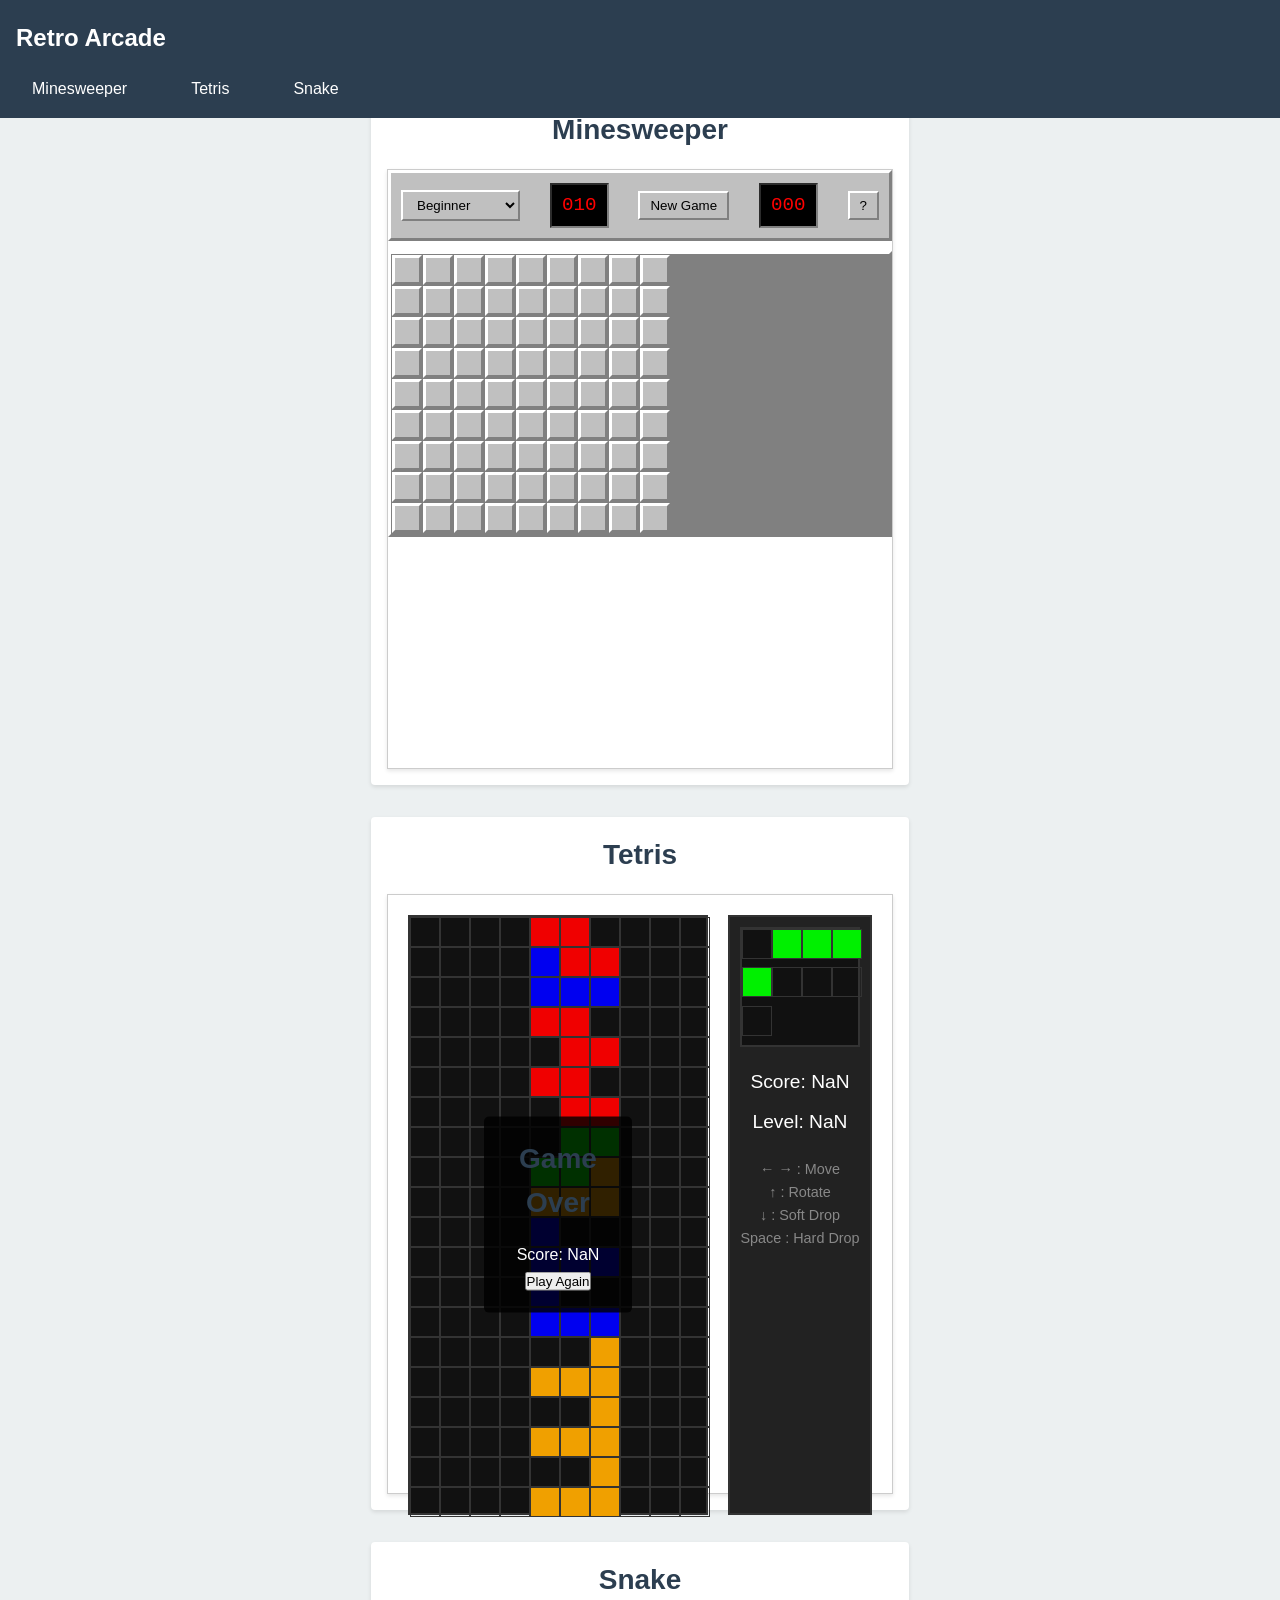
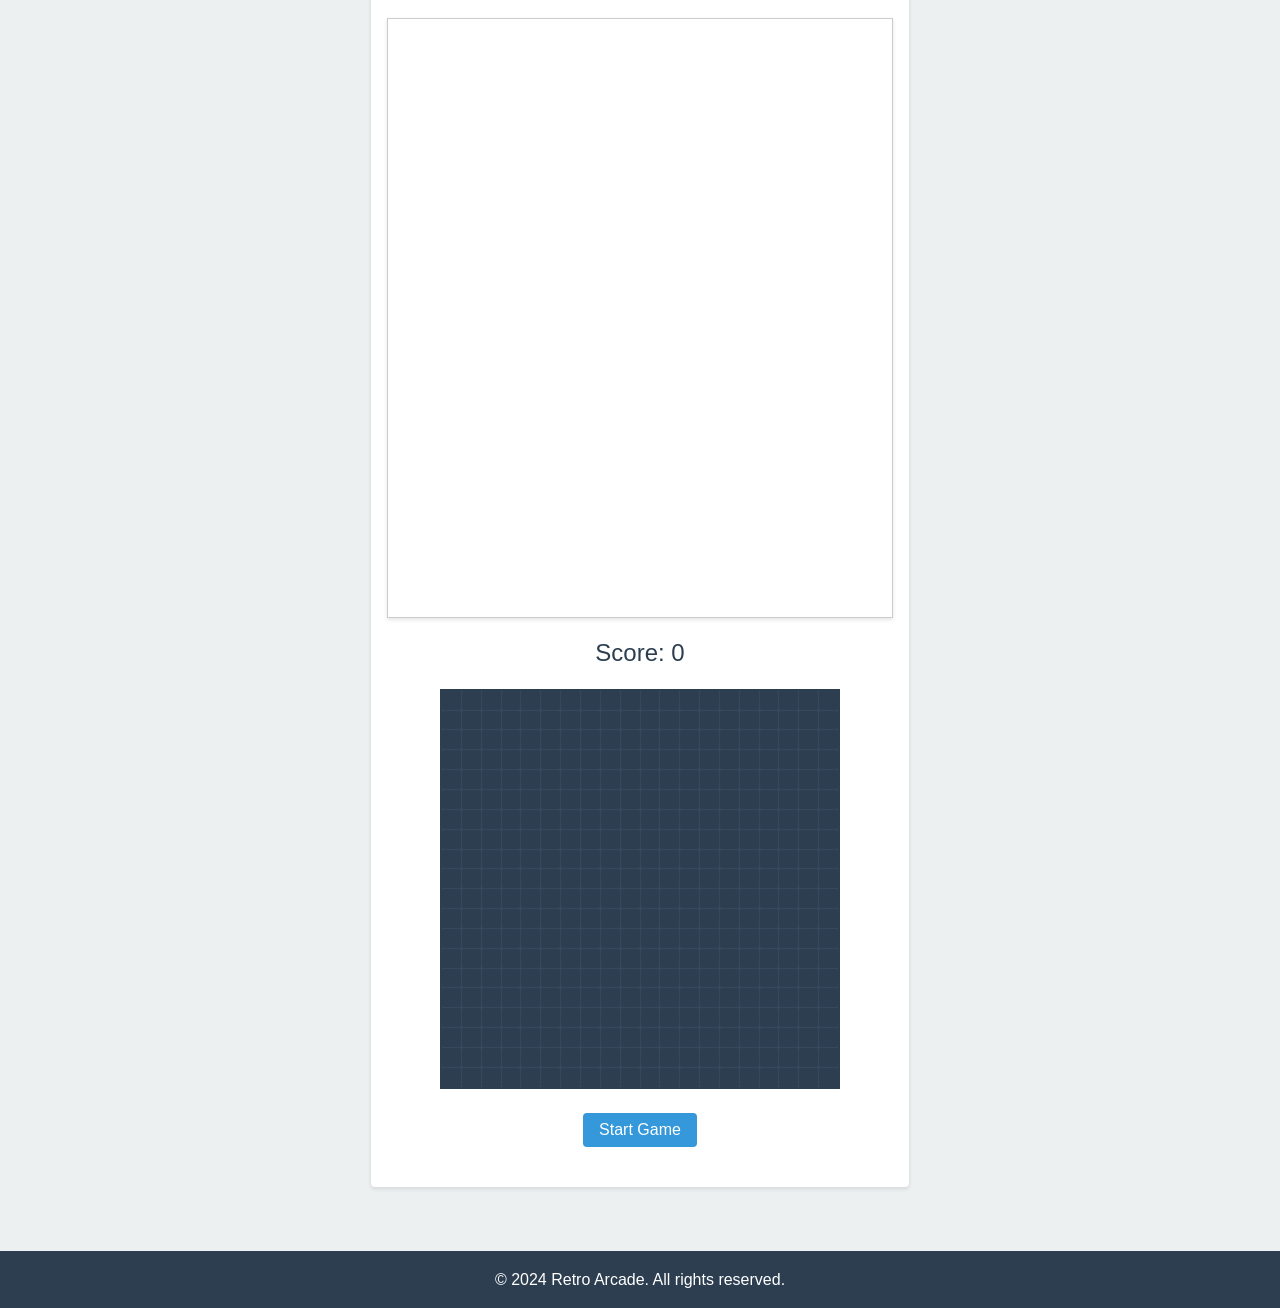
==== index.html @ 343375a7 "Implement Snake game with classic gameplay mechanics" ====
<!DOCTYPE html>
<html lang="en">
<head>
    <meta charset="UTF-8">
    <meta name="viewport" content="width=device-width, initial-scale=1.0">
    <meta http-equiv="X-UA-Compatible" content="IE=edge">
    <title>Retro Arcade</title>
    <link rel="stylesheet" href="css/main.css">
    <link rel="stylesheet" href="css/minesweeper.css">
    <link rel="stylesheet" href="css/tetris.css">
    <link rel="stylesheet" href="css/snake.css">
    <script src="js/main.js" defer></script>
    <script src="js/minesweeper.js" defer></script>
    <script src="js/tetris.js" defer></script>
    <script src="js/snake.js" defer></script>
</head>
<body>
    <header class="site-header">
        <div class="header-content">
            <h1 class="site-title">Retro Arcade</h1>
            <button class="nav-toggle" 
                    aria-label="Toggle navigation menu" 
                    aria-expanded="false"
                    aria-controls="main-nav"
                    hidden>
                <span class="nav-icon"></span>
            </button>
        </div>
        <nav class="main-nav" role="navigation" id="main-nav" aria-label="Main navigation">
            <ul class="nav-list">
                <li><a href="#minesweeper" class="nav-link">Minesweeper</a></li>
                <li><a href="#tetris" class="nav-link">Tetris</a></li>
                <li><a href="#snake" class="nav-link">Snake</a></li>
            </ul>
        </nav>
    </header>

    <main class="game-container">
        <section id="minesweeper" class="game-section" tabindex="-1">
            <h2>Minesweeper</h2>
            <div class="game-frame" role="application" aria-label="Minesweeper game area"></div>
        </section>

        <section id="tetris" class="game-section" tabindex="-1">
            <h2>Tetris</h2>
            <div class="game-frame" role="application" aria-label="Tetris game area"></div>
        </section>

        <section id="snake" class="game-section" tabindex="-1">
            <h2>Snake</h2>
            <div class="game-frame" role="application" aria-label="Snake game area"></div>
        </section>
    </main>

    <footer class="site-footer">
        <p>&copy; 2024 Retro Arcade. All rights reserved.</p>
    </footer>
</body>
</html>
---- css/main.css ----
/* Reset and base styles */
* {
    margin: 0;
    padding: 0;
    box-sizing: border-box;
}

/* CSS Custom Properties with IE11 fallbacks */
:root {
    --primary-color: #2c3e50;
    --secondary-color: #3498db;
    --background-color: #ecf0f1;
    --text-color: #2c3e50;
    --header-height: 60px;
    --game-container-width: 800px;
    --game-container-height: 600px;
}

/* Polyfill object for IE11 fallback values */
html {
    /* Header */
    -ms-header-height: 60px;
    /* Colors */
    -ms-primary-color: #2c3e50;
    -ms-secondary-color: #3498db;
    -ms-background-color: #ecf0f1;
    -ms-text-color: #2c3e50;
    /* Game dimensions */
    -ms-game-width: 800px;
    -ms-game-height: 600px;
}

/* Base styles with IE11 fallbacks */
html {
    overflow-y: scroll; /* Prevent layout shift when content grows */
    -ms-overflow-style: scrollbar; /* IE11 scrollbar styling */
}

body {
    font-family: -apple-system, BlinkMacSystemFont, "Segoe UI", Roboto, Arial, sans-serif;
    line-height: 1.6;
    background-color: #ecf0f1;
    background-color: var(--background-color, #ecf0f1);
    color: #2c3e50;
    color: var(--text-color, #2c3e50);
    min-height: 100vh;
    display: -ms-flexbox;
    display: flex;
    -ms-flex-direction: column;
    flex-direction: column;
}

/* Ensure main content takes remaining space */
main {
    -ms-flex: 1 0 auto;
    flex: 1 0 auto;
}

/* Header styles with enhanced mobile support */
.site-header {
    background-color: #2c3e50;
    background-color: var(--primary-color);
    color: white;
    padding: 0.5rem 1rem;
    position: fixed;
    top: 0;
    left: 0;
    right: 0;
    z-index: 100;
}

/* Header content layout */
.header-content {
    display: -ms-flexbox;
    display: flex;
    -ms-flex-align: center;
    align-items: center;
    -ms-flex-pack: justify;
    justify-content: space-between;
    height: 60px;
    height: var(--header-height);
}

/* Navigation toggle button */
.nav-toggle {
    display: none;
    background: none;
    border: none;
    color: white;
    padding: 0.5rem;
    cursor: pointer;
}

.nav-icon {
    display: block;
    width: 24px;
    height: 2px;
    background-color: white;
    position: relative;
}

.nav-icon::before,
.nav-icon::after {
    content: '';
    position: absolute;
    width: 100%;
    height: 100%;
    background-color: white;
    left: 0;
}

.nav-icon::before {
    top: -6px;
}

.nav-icon::after {
    bottom: -6px;
}

.site-title {
    font-size: 1.5rem;
    margin: 0;
}

/* Navigation styles with improved mobile support */
.nav-list {
    display: -ms-flexbox;
    display: flex;
    list-style: none;
    margin: 0;
    padding: 0;
    gap: 1rem; /* Modern browsers */
}

/* IE11 fallback for gap */
.nav-list li + li {
    margin-left: 1rem;
}

.nav-link {
    color: white;
    text-decoration: none;
    padding: 0.5rem 1rem;
    transition: all 0.3s ease;
    position: relative;
    display: block;
}

.nav-link:hover,
.nav-link:focus {
    color: var(--secondary-color, #3498db);
    background-color: rgba(255, 255, 255, 0.1);
    outline: none;
}

/* Active state for navigation links */
.nav-link[aria-current="page"] {
    background-color: var(--secondary-color, #3498db);
}

/* IE11 compatible hover effect */
.main-nav a:hover {
    color: #3498db;
    color: var(--secondary-color);
}

/* Main content area */
.game-container {
    margin-top: calc(60px + 2rem); /* header height + spacing */
    padding: 0 1rem;
    max-width: 1200px;
    margin-left: auto;
    margin-right: auto;
}

/* Game sections with improved spacing and responsive adjustments */
.game-section {
    margin-bottom: 2rem;
    text-align: center;
    padding: 1rem;
    background-color: white;
    border-radius: 4px;
    box-shadow: 0 2px 4px rgba(0, 0, 0, 0.1);
}

.game-section h2 {
    margin-bottom: 1rem;
    color: var(--primary-color, #2c3e50);
    font-size: 1.75rem;
}

/* Add subtle transition for interactive elements */
.game-section {
    transition: transform 0.2s ease;
}

.game-section:hover {
    transform: translateY(-2px);
}

/* IE11 specific fixes */
@media screen and (-ms-high-contrast: active), (-ms-high-contrast: none) {
    .game-section {
        transform: none !important; /* Disable transform in IE */
    }
    
    /* Fix flexbox issues in IE */
    .main-nav ul {
        display: -ms-flexbox;
        display: flex;
        -ms-flex-wrap: wrap;
        flex-wrap: wrap;
    }
}

/* Standardized game frame */
.game-frame {
    width: 100%;
    max-width: 800px;
    max-width: var(--game-container-width);
    height: 600px;
    height: var(--game-container-height);
    margin: 0 auto;
    background-color: white;
    border: 1px solid #ccc;
    box-shadow: 0 2px 4px rgba(0, 0, 0, 0.1);
}

/* Footer styles */
.site-footer {
    text-align: center;
    padding: 1rem;
    background-color: #2c3e50;
    background-color: var(--primary-color);
    color: white;
    margin-top: 2rem;
}

/* Enhanced responsive design */
@media screen and (max-width: 768px) {
    .nav-toggle {
        display: block;
    }

    .main-nav {
        width: 100%;
        background-color: var(--primary-color, #2c3e50);
        max-height: 0;
        overflow: hidden;
        transition: max-height 0.3s ease-out;
    }

    .main-nav.is-active {
        max-height: 300px;
    }

    .nav-list {
        -ms-flex-direction: column;
        flex-direction: column;
        padding: 0.5rem;
    }

    .nav-list li + li {
        margin-left: 0;
        margin-top: 0.5rem;
    }

    .nav-link {
        padding: 0.75rem 1rem;
    }

    .game-frame {
        height: 400px; /* Smaller height for mobile */
        min-height: 300px; /* Ensure minimum playable area */
    }
}

/* IE11 specific mobile fixes */
@media screen and (max-width: 768px) and (-ms-high-contrast: active), (-ms-high-contrast: none) {
    .nav-list {
        display: block;
    }
    
    .main-nav.is-active {
        max-height: none; /* IE11 doesn't handle max-height animation well */
    }
}

/* High contrast mode and focus styles for accessibility */
@media (forced-colors: active) {
    .main-nav a:focus {
        outline: 2px solid currentColor;
    }
}

/* Focus visible for keyboard navigation */
*:focus-visible {
    outline: 2px solid #3498db;
    outline: 2px solid var(--secondary-color);
    outline-offset: 2px;
}
---- css/minesweeper.css ----
/* Minesweeper Styles */
.minesweeper-controls {
    display: flex;
    justify-content: space-between;
    align-items: center;
    padding: 10px;
    background: #c0c0c0;
    border: 3px solid;
    border-color: #ffffff #808080 #808080 #ffffff;
    margin-bottom: 10px;
}

.minesweeper-controls button,
.minesweeper-controls select {
    padding: 5px 10px;
    border: 2px solid;
    border-color: #ffffff #808080 #808080 #ffffff;
    background: #c0c0c0;
    cursor: pointer;
    font-family: 'Arial', sans-serif;
}

.mine-counter,
.timer {
    background: #000;
    color: #f00;
    padding: 5px 10px;
    font-family: 'Digital', monospace;
    font-size: 1.2em;
    border: 2px inset #808080;
}

.minesweeper-board {
    display: grid;
    grid-template-columns: repeat(var(--cols), 30px);
    gap: 1px;
    background: #808080;
    border: 3px solid;
    border-color: #ffffff #808080 #808080 #ffffff;
    padding: 1px;
    max-width: 100%;
    overflow-x: auto;
}

.cell {
    width: 30px;
    height: 30px;
    background: #c0c0c0;
    border: 3px solid;
    border-color: #ffffff #808080 #808080 #ffffff;
    display: flex;
    align-items: center;
    justify-content: center;
    font-weight: bold;
    font-family: 'Arial', sans-serif;
    cursor: pointer;
    user-select: none;
}

.cell.revealed {
    border: 1px solid #808080;
    background: #c0c0c0;
}

.cell.flagged::before {
    content: '🚩';
}

.cell.mine {
    background: red;
}

.cell.mine::before {
    content: '💣';
}

/* Mine count colors */
.cell.mines-1 { color: blue; }
.cell.mines-2 { color: green; }
.cell.mines-3 { color: red; }
.cell.mines-4 { color: darkblue; }
.cell.mines-5 { color: darkred; }
.cell.mines-6 { color: teal; }
.cell.mines-7 { color: black; }
.cell.mines-8 { color: gray; }

/* Media queries for responsive design */
@media (max-width: 768px) {
    .minesweeper-controls {
        flex-wrap: wrap;
        gap: 10px;
    }
    
    .cell {
        width: 25px;
        height: 25px;
        font-size: 0.9em;
    }
    
    .minesweeper-board {
        grid-template-columns: repeat(var(--cols), 25px);
    }
}

@media (max-width: 480px) {
    .cell {
        width: 20px;
        height: 20px;
        font-size: 0.8em;
        border-width: 2px;
    }
    
    .minesweeper-board {
        grid-template-columns: repeat(var(--cols), 20px);
    }
}
---- css/tetris.css ----
/* Tetris game styling */
:root {
    --cell-size: 30px;
    --board-width: calc(var(--cell-size) * 10);  /* Standard 10x20 board */
    --board-height: calc(var(--cell-size) * 20);
    --preview-size: calc(var(--cell-size) * 4);
}

/* IE11 fallbacks */
html {
    -ms-cell-size: 30px;
    -ms-board-width: 300px;
    -ms-board-height: 600px;
    -ms-preview-size: 120px;
}

.tetris-container {
    display: -ms-flexbox;
    display: flex;
    -ms-flex-pack: center;
    justify-content: center;
    gap: 20px;
    padding: 20px;
}

.tetris-board {
    width: 300px;
    width: var(--board-width);
    height: 600px;
    height: var(--board-height);
    background-color: #111;
    border: 2px solid #333;
    position: relative;
    display: -ms-grid;
    display: grid;
    grid-template-columns: repeat(10, 1fr);
    -ms-grid-columns: 1fr 1fr 1fr 1fr 1fr 1fr 1fr 1fr 1fr 1fr;
}

.tetris-cell {
    border: 1px solid #333;
    width: 30px;
    width: var(--cell-size);
    height: 30px;
    height: var(--cell-size);
}

.tetris-info {
    padding: 10px;
    background-color: #222;
    color: white;
    border: 2px solid #333;
}

.tetris-preview {
    width: 120px;
    width: var(--preview-size);
    height: 120px;
    height: var(--preview-size);
    background-color: #111;
    border: 2px solid #333;
    margin-bottom: 20px;
    display: -ms-grid;
    display: grid;
    grid-template-columns: repeat(4, 1fr);
    -ms-grid-columns: 1fr 1fr 1fr 1fr;
}

.score-display, .level-display {
    margin: 10px 0;
    font-size: 1.2em;
}

/* Tetromino colors */
.piece-I { background-color: #00f0f0; }
.piece-O { background-color: #f0f000; }
.piece-T { background-color: #a000f0; }
.piece-S { background-color: #00f000; }
.piece-Z { background-color: #f00000; }
.piece-J { background-color: #0000f0; }
.piece-L { background-color: #f0a000; }

/* Game state overlays */
.game-over {
    position: absolute;
    top: 50%;
    left: 50%;
    transform: translate(-50%, -50%);
    background-color: rgba(0, 0, 0, 0.8);
    color: white;
    padding: 20px;
    text-align: center;
    border-radius: 5px;
    display: none;
}

.game-over.active {
    display: block;
}

/* Controls info */
.controls-info {
    margin-top: 20px;
    font-size: 0.9em;
    color: #888;
}

@media (max-width: 600px) {
    .tetris-container {
        flex-direction: column;
        align-items: center;
    }
    
    .tetris-board {
        width: 270px;
        height: 540px;
    }
    
    .tetris-cell {
        width: 27px;
        height: 27px;
    }
}
---- css/snake.css ----
/* Snake Game Specific Styles */
.snake-game-board {
    display: grid;
    grid-template-columns: repeat(20, 1fr);
    gap: 1px;
    background-color: #34495e;
    border: 2px solid #2c3e50;
    width: 400px;
    height: 400px;
    margin: 0 auto;
}

.snake-cell {
    background-color: #2c3e50;
    width: 100%;
    height: 100%;
    border-radius: 2px;
}

.snake-cell.snake {
    background-color: #27ae60;
}

.snake-cell.food {
    background-color: #e74c3c;
    border-radius: 50%;
}

.snake-controls {
    text-align: center;
    margin: 1rem 0;
}

.snake-score {
    font-size: 1.5rem;
    text-align: center;
    margin: 1rem 0;
}

.snake-game-over {
    position: absolute;
    top: 50%;
    left: 50%;
    transform: translate(-50%, -50%);
    background-color: rgba(0, 0, 0, 0.8);
    color: white;
    padding: 2rem;
    border-radius: 8px;
    text-align: center;
    display: none;
}

.game-btn {
    background-color: #3498db;
    color: white;
    border: none;
    padding: 0.5rem 1rem;
    border-radius: 4px;
    cursor: pointer;
    font-size: 1rem;
    margin: 0.5rem;
}

.game-btn:hover {
    background-color: #2980b9;
}
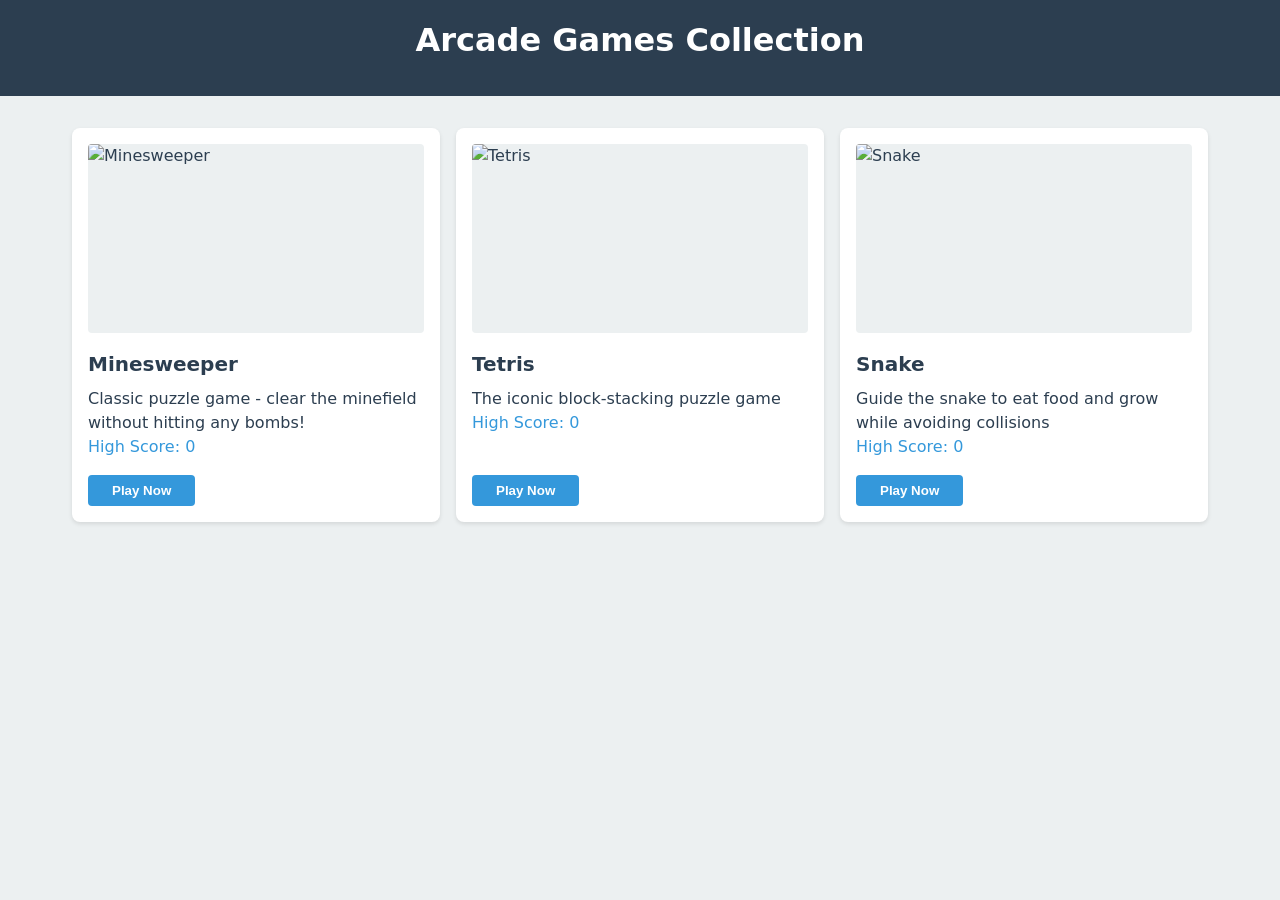
==== commit 18e99806: "[Task] Implement the game selection and navigation interface" ====
--- a/index.html
+++ b/index.html
@@ -3,57 +3,29 @@
 <head>
     <meta charset="UTF-8">
     <meta name="viewport" content="width=device-width, initial-scale=1.0">
-    <meta http-equiv="X-UA-Compatible" content="IE=edge">
-    <title>Retro Arcade</title>
-    <link rel="stylesheet" href="css/main.css">
-    <link rel="stylesheet" href="css/minesweeper.css">
-    <link rel="stylesheet" href="css/tetris.css">
-    <link rel="stylesheet" href="css/snake.css">
-    <script src="js/main.js" defer></script>
-    <script src="js/minesweeper.js" defer></script>
-    <script src="js/tetris.js" defer></script>
-    <script src="js/snake.js" defer></script>
+    <title>Arcade Games Collection</title>
+    <link rel="stylesheet" href="/css/main.css">
+    <link rel="stylesheet" href="/css/shared/game-selection.css">
 </head>
 <body>
-    <header class="site-header">
-        <div class="header-content">
-            <h1 class="site-title">Retro Arcade</h1>
-            <button class="nav-toggle" 
-                    aria-label="Toggle navigation menu" 
-                    aria-expanded="false"
-                    aria-controls="main-nav"
-                    hidden>
-                <span class="nav-icon"></span>
-            </button>
-        </div>
-        <nav class="main-nav" role="navigation" id="main-nav" aria-label="Main navigation">
-            <ul class="nav-list">
-                <li><a href="#minesweeper" class="nav-link">Minesweeper</a></li>
-                <li><a href="#tetris" class="nav-link">Tetris</a></li>
-                <li><a href="#snake" class="nav-link">Snake</a></li>
-            </ul>
+    <header>
+        <h1>Arcade Games Collection</h1>
+        <nav id="gameNav" class="game-nav hidden">
+            <button class="back-button" id="backToMenu">← Back to Menu</button>
+            <h2 id="currentGameTitle"></h2>
+            <button class="back-button" id="restartGame">Restart</button>
         </nav>
     </header>
 
-    <main class="game-container">
-        <section id="minesweeper" class="game-section" tabindex="-1">
-            <h2>Minesweeper</h2>
-            <div class="game-frame" role="application" aria-label="Minesweeper game area"></div>
-        </section>
-
-        <section id="tetris" class="game-section" tabindex="-1">
-            <h2>Tetris</h2>
-            <div class="game-frame" role="application" aria-label="Tetris game area"></div>
-        </section>
-
-        <section id="snake" class="game-section" tabindex="-1">
-            <h2>Snake</h2>
-            <div class="game-frame" role="application" aria-label="Snake game area"></div>
-        </section>
+    <main id="gameContainer" class="game-transition">
+        <div id="gameSelection" class="game-grid">
+            <!-- Game cards will be populated by JavaScript -->
+        </div>
+        <div id="activeGame" class="hidden">
+            <!-- Active game will be loaded here -->
+        </div>
     </main>
 
-    <footer class="site-footer">
-        <p>&copy; 2024 Retro Arcade. All rights reserved.</p>
-    </footer>
+    <script type="module" src="/js/main.js"></script>
 </body>
 </html>
--- a/css/main.css
+++ b/css/main.css
@@ -1,301 +1,101 @@
-/* Reset and base styles */
-* {
-    margin: 0;
-    padding: 0;
-    box-sizing: border-box;
+/* Modern CSS Reset */
+*,
+*::before,
+*::after {
+  box-sizing: border-box;
+  margin: 0;
+  padding: 0;
 }
 
-/* CSS Custom Properties with IE11 fallbacks */
-:root {
-    --primary-color: #2c3e50;
-    --secondary-color: #3498db;
-    --background-color: #ecf0f1;
-    --text-color: #2c3e50;
-    --header-height: 60px;
-    --game-container-width: 800px;
-    --game-container-height: 600px;
+/* Remove default margin and font styles */
+body {
+  margin: 0;
+  font-family: system-ui, -apple-system, 'Segoe UI', Roboto, Arial, sans-serif;
+  line-height: 1.5;
+  -webkit-font-smoothing: antialiased;
 }
 
-/* Polyfill object for IE11 fallback values */
-html {
-    /* Header */
-    -ms-header-height: 60px;
-    /* Colors */
-    -ms-primary-color: #2c3e50;
-    -ms-secondary-color: #3498db;
-    -ms-background-color: #ecf0f1;
-    -ms-text-color: #2c3e50;
-    /* Game dimensions */
-    -ms-game-width: 800px;
-    -ms-game-height: 600px;
+/* Improve media defaults */
+img, picture, video, canvas, svg {
+  display: block;
+  max-width: 100%;
 }
 
-/* Base styles with IE11 fallbacks */
-html {
-    overflow-y: scroll; /* Prevent layout shift when content grows */
-    -ms-overflow-style: scrollbar; /* IE11 scrollbar styling */
+/* Global Styles */
+:root {
+  --color-primary: #2c3e50;
+  --color-secondary: #3498db;
+  --color-accent: #e74c3c;
+  --color-background: #ecf0f1;
+  --spacing-unit: 1rem;
 }
 
 body {
-    font-family: -apple-system, BlinkMacSystemFont, "Segoe UI", Roboto, Arial, sans-serif;
-    line-height: 1.6;
-    background-color: #ecf0f1;
-    background-color: var(--background-color, #ecf0f1);
-    color: #2c3e50;
-    color: var(--text-color, #2c3e50);
-    min-height: 100vh;
-    display: -ms-flexbox;
-    display: flex;
-    -ms-flex-direction: column;
-    flex-direction: column;
+  background-color: var(--color-background);
+  color: var(--color-primary);
+  min-height: 100vh;
 }
 
-/* Ensure main content takes remaining space */
-main {
-    -ms-flex: 1 0 auto;
-    flex: 1 0 auto;
+header {
+  background-color: var(--color-primary);
+  color: white;
+  padding: var(--spacing-unit);
 }
 
-/* Header styles with enhanced mobile support */
-.site-header {
-    background-color: #2c3e50;
-    background-color: var(--primary-color);
-    color: white;
-    padding: 0.5rem 1rem;
-    position: fixed;
-    top: 0;
-    left: 0;
-    right: 0;
-    z-index: 100;
+h1 {
+  text-align: center;
+  margin-bottom: var(--spacing-unit);
 }
 
-/* Header content layout */
-.header-content {
-    display: -ms-flexbox;
-    display: flex;
-    -ms-flex-align: center;
-    align-items: center;
-    -ms-flex-pack: justify;
-    justify-content: space-between;
-    height: 60px;
-    height: var(--header-height);
+#gameContainer {
+  padding: var(--spacing-unit);
+  max-width: 1200px;
+  margin: 0 auto;
 }
 
-/* Navigation toggle button */
-.nav-toggle {
-    display: none;
-    background: none;
-    border: none;
-    color: white;
-    padding: 0.5rem;
-    cursor: pointer;
+/* Additional global styles */
+.hidden {
+  display: none !important;
 }
 
-.nav-icon {
-    display: block;
-    width: 24px;
-    height: 2px;
-    background-color: white;
-    position: relative;
+/* Game-specific canvas styling */
+canvas {
+  background: white;
+  border: 2px solid var(--color-primary);
+  margin: 0 auto;
+  max-width: 100%;
 }
 
-.nav-icon::before,
-.nav-icon::after {
-    content: '';
-    position: absolute;
-    width: 100%;
-    height: 100%;
-    background-color: white;
-    left: 0;
+/* Game selection styles overrides */
+#gameSelection {
+  opacity: 1;
+  transition: opacity 0.3s ease-in-out;
 }
 
-.nav-icon::before {
-    top: -6px;
+#gameSelection.hidden {
+  opacity: 0;
 }
 
-.nav-icon::after {
-    bottom: -6px;
+#activeGame {
+  display: flex;
+  justify-content: center;
+  align-items: center;
+  min-height: 80vh;
+  padding: var(--spacing-unit);
 }
 
-.site-title {
+/* Responsive adjustments */
+@media (max-width: 768px) {
+  .game-grid {
+    grid-template-columns: 1fr;
+  }
+  
+  h1 {
     font-size: 1.5rem;
-    margin: 0;
+  }
+  
+  .game-nav {
+    flex-wrap: wrap;
+    gap: 0.5rem;
+  }
 }
-
-/* Navigation styles with improved mobile support */
-.nav-list {
-    display: -ms-flexbox;
-    display: flex;
-    list-style: none;
-    margin: 0;
-    padding: 0;
-    gap: 1rem; /* Modern browsers */
-}
-
-/* IE11 fallback for gap */
-.nav-list li + li {
-    margin-left: 1rem;
-}
-
-.nav-link {
-    color: white;
-    text-decoration: none;
-    padding: 0.5rem 1rem;
-    transition: all 0.3s ease;
-    position: relative;
-    display: block;
-}
-
-.nav-link:hover,
-.nav-link:focus {
-    color: var(--secondary-color, #3498db);
-    background-color: rgba(255, 255, 255, 0.1);
-    outline: none;
-}
-
-/* Active state for navigation links */
-.nav-link[aria-current="page"] {
-    background-color: var(--secondary-color, #3498db);
-}
-
-/* IE11 compatible hover effect */
-.main-nav a:hover {
-    color: #3498db;
-    color: var(--secondary-color);
-}
-
-/* Main content area */
-.game-container {
-    margin-top: calc(60px + 2rem); /* header height + spacing */
-    padding: 0 1rem;
-    max-width: 1200px;
-    margin-left: auto;
-    margin-right: auto;
-}
-
-/* Game sections with improved spacing and responsive adjustments */
-.game-section {
-    margin-bottom: 2rem;
-    text-align: center;
-    padding: 1rem;
-    background-color: white;
-    border-radius: 4px;
-    box-shadow: 0 2px 4px rgba(0, 0, 0, 0.1);
-}
-
-.game-section h2 {
-    margin-bottom: 1rem;
-    color: var(--primary-color, #2c3e50);
-    font-size: 1.75rem;
-}
-
-/* Add subtle transition for interactive elements */
-.game-section {
-    transition: transform 0.2s ease;
-}
-
-.game-section:hover {
-    transform: translateY(-2px);
-}
-
-/* IE11 specific fixes */
-@media screen and (-ms-high-contrast: active), (-ms-high-contrast: none) {
-    .game-section {
-        transform: none !important; /* Disable transform in IE */
-    }
-    
-    /* Fix flexbox issues in IE */
-    .main-nav ul {
-        display: -ms-flexbox;
-        display: flex;
-        -ms-flex-wrap: wrap;
-        flex-wrap: wrap;
-    }
-}
-
-/* Standardized game frame */
-.game-frame {
-    width: 100%;
-    max-width: 800px;
-    max-width: var(--game-container-width);
-    height: 600px;
-    height: var(--game-container-height);
-    margin: 0 auto;
-    background-color: white;
-    border: 1px solid #ccc;
-    box-shadow: 0 2px 4px rgba(0, 0, 0, 0.1);
-}
-
-/* Footer styles */
-.site-footer {
-    text-align: center;
-    padding: 1rem;
-    background-color: #2c3e50;
-    background-color: var(--primary-color);
-    color: white;
-    margin-top: 2rem;
-}
-
-/* Enhanced responsive design */
-@media screen and (max-width: 768px) {
-    .nav-toggle {
-        display: block;
-    }
-
-    .main-nav {
-        width: 100%;
-        background-color: var(--primary-color, #2c3e50);
-        max-height: 0;
-        overflow: hidden;
-        transition: max-height 0.3s ease-out;
-    }
-
-    .main-nav.is-active {
-        max-height: 300px;
-    }
-
-    .nav-list {
-        -ms-flex-direction: column;
-        flex-direction: column;
-        padding: 0.5rem;
-    }
-
-    .nav-list li + li {
-        margin-left: 0;
-        margin-top: 0.5rem;
-    }
-
-    .nav-link {
-        padding: 0.75rem 1rem;
-    }
-
-    .game-frame {
-        height: 400px; /* Smaller height for mobile */
-        min-height: 300px; /* Ensure minimum playable area */
-    }
-}
-
-/* IE11 specific mobile fixes */
-@media screen and (max-width: 768px) and (-ms-high-contrast: active), (-ms-high-contrast: none) {
-    .nav-list {
-        display: block;
-    }
-    
-    .main-nav.is-active {
-        max-height: none; /* IE11 doesn't handle max-height animation well */
-    }
-}
-
-/* High contrast mode and focus styles for accessibility */
-@media (forced-colors: active) {
-    .main-nav a:focus {
-        outline: 2px solid currentColor;
-    }
-}
-
-/* Focus visible for keyboard navigation */
-*:focus-visible {
-    outline: 2px solid #3498db;
-    outline: 2px solid var(--secondary-color);
-    outline-offset: 2px;
-}
--- a/css/shared/game-selection.css
+++ b/css/shared/game-selection.css
@@ -0,0 +1,106 @@
+/* Game Selection UI Styles */
+
+.game-grid {
+    display: grid;
+    grid-template-columns: repeat(auto-fit, minmax(300px, 1fr));
+    gap: var(--spacing-unit);
+    padding: var(--spacing-unit);
+}
+
+.game-card {
+    background: white;
+    border-radius: 8px;
+    padding: var(--spacing-unit);
+    box-shadow: 0 2px 4px rgba(0,0,0,0.1);
+    transition: transform 0.2s ease-in-out;
+    display: flex;
+    flex-direction: column;
+    gap: 1rem;
+}
+
+.game-card:hover {
+    transform: translateY(-4px);
+}
+
+.game-preview {
+    aspect-ratio: 16/9;
+    background: var(--color-background);
+    border-radius: 4px;
+    overflow: hidden;
+}
+
+.game-preview img {
+    width: 100%;
+    height: 100%;
+    object-fit: cover;
+}
+
+.game-info {
+    flex: 1;
+}
+
+.game-title {
+    font-size: 1.25rem;
+    font-weight: bold;
+    margin-bottom: 0.5rem;
+}
+
+.high-score {
+    color: var(--color-secondary);
+    font-weight: 500;
+}
+
+.game-actions {
+    display: flex;
+    justify-content: space-between;
+    align-items: center;
+}
+
+.play-button {
+    background: var(--color-secondary);
+    color: white;
+    border: none;
+    padding: 0.5rem 1.5rem;
+    border-radius: 4px;
+    cursor: pointer;
+    font-weight: bold;
+    transition: background-color 0.2s;
+}
+
+.play-button:hover {
+    background: var(--color-primary);
+}
+
+/* Navigation Header */
+.game-nav {
+    display: flex;
+    justify-content: space-between;
+    align-items: center;
+    padding: 0.5rem var(--spacing-unit);
+    background: var(--color-primary);
+}
+
+.back-button {
+    color: white;
+    background: none;
+    border: 2px solid white;
+    padding: 0.25rem 1rem;
+    border-radius: 4px;
+    cursor: pointer;
+    transition: all 0.2s;
+}
+
+.back-button:hover {
+    background: white;
+    color: var(--color-primary);
+}
+
+/* Game Container Transitions */
+.game-transition {
+    opacity: 1;
+    transition: opacity 0.3s ease-in-out;
+}
+
+.game-transition.hidden {
+    opacity: 0;
+}
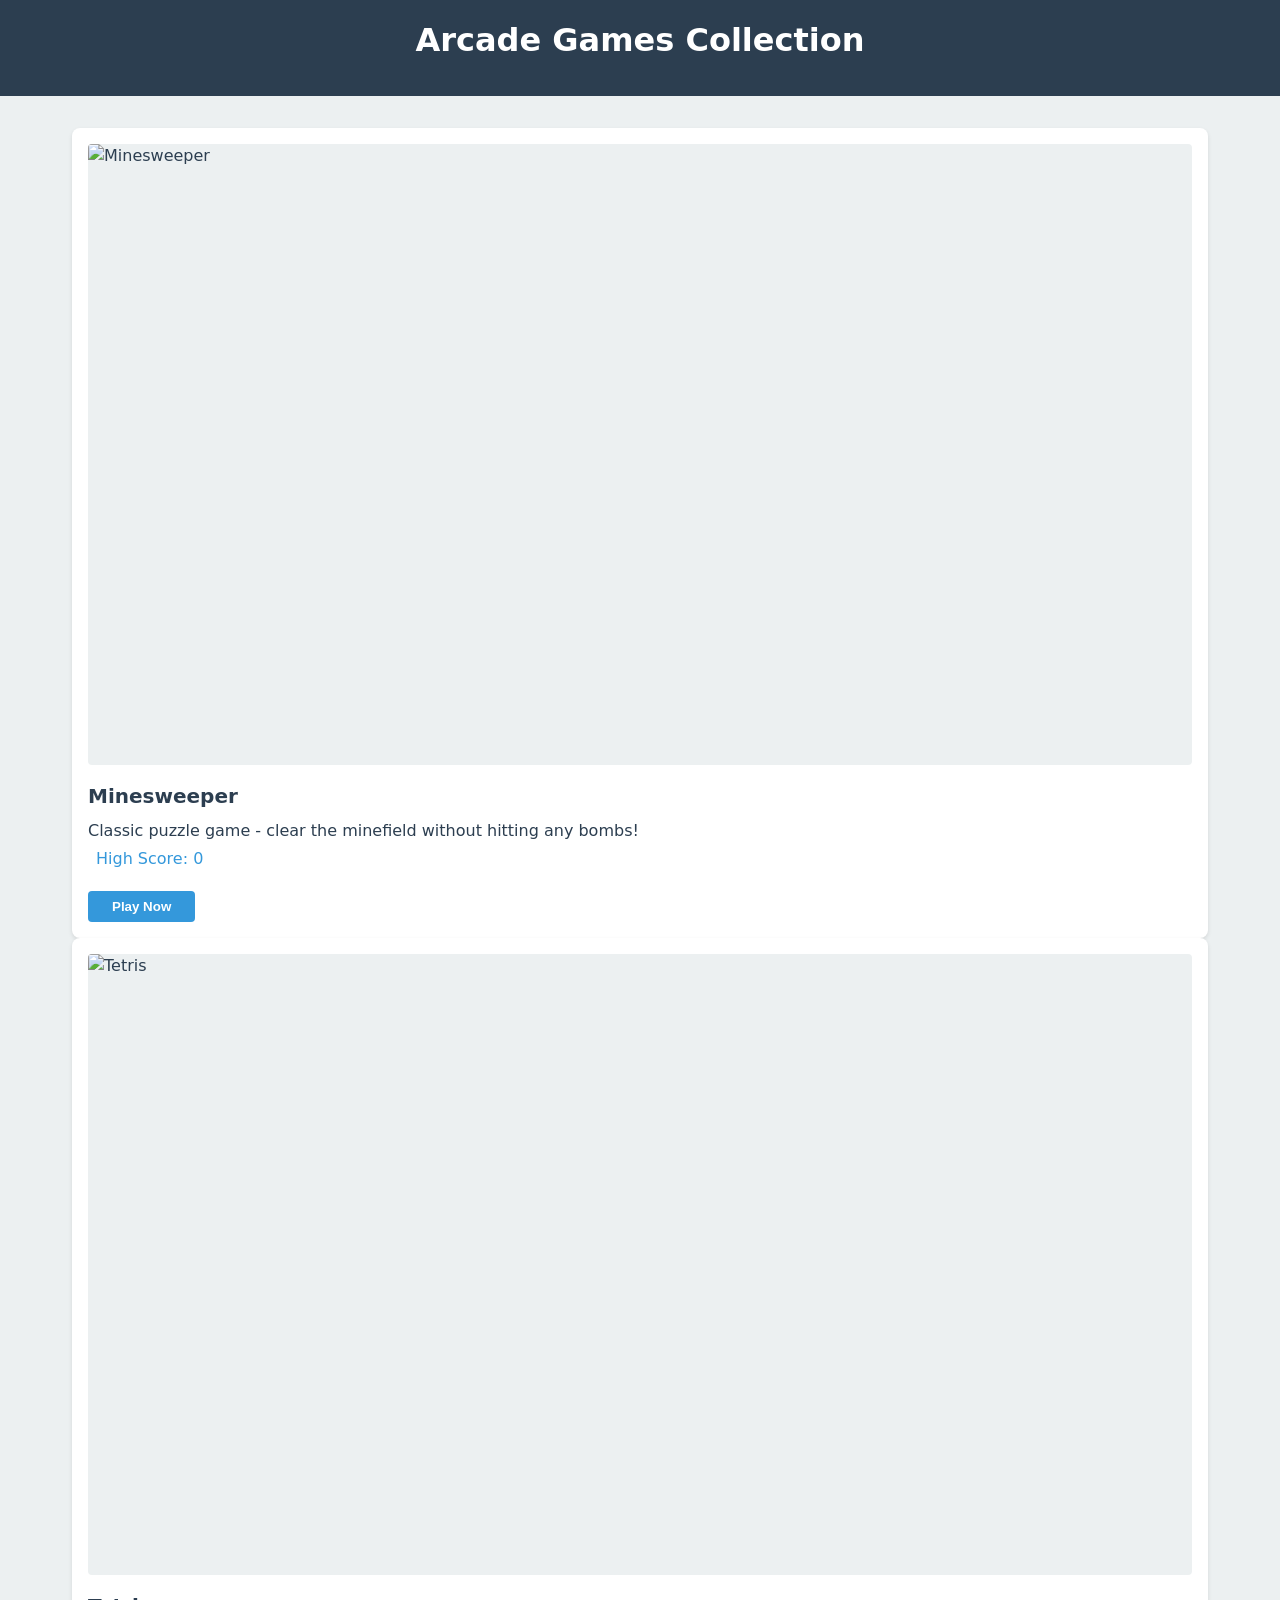
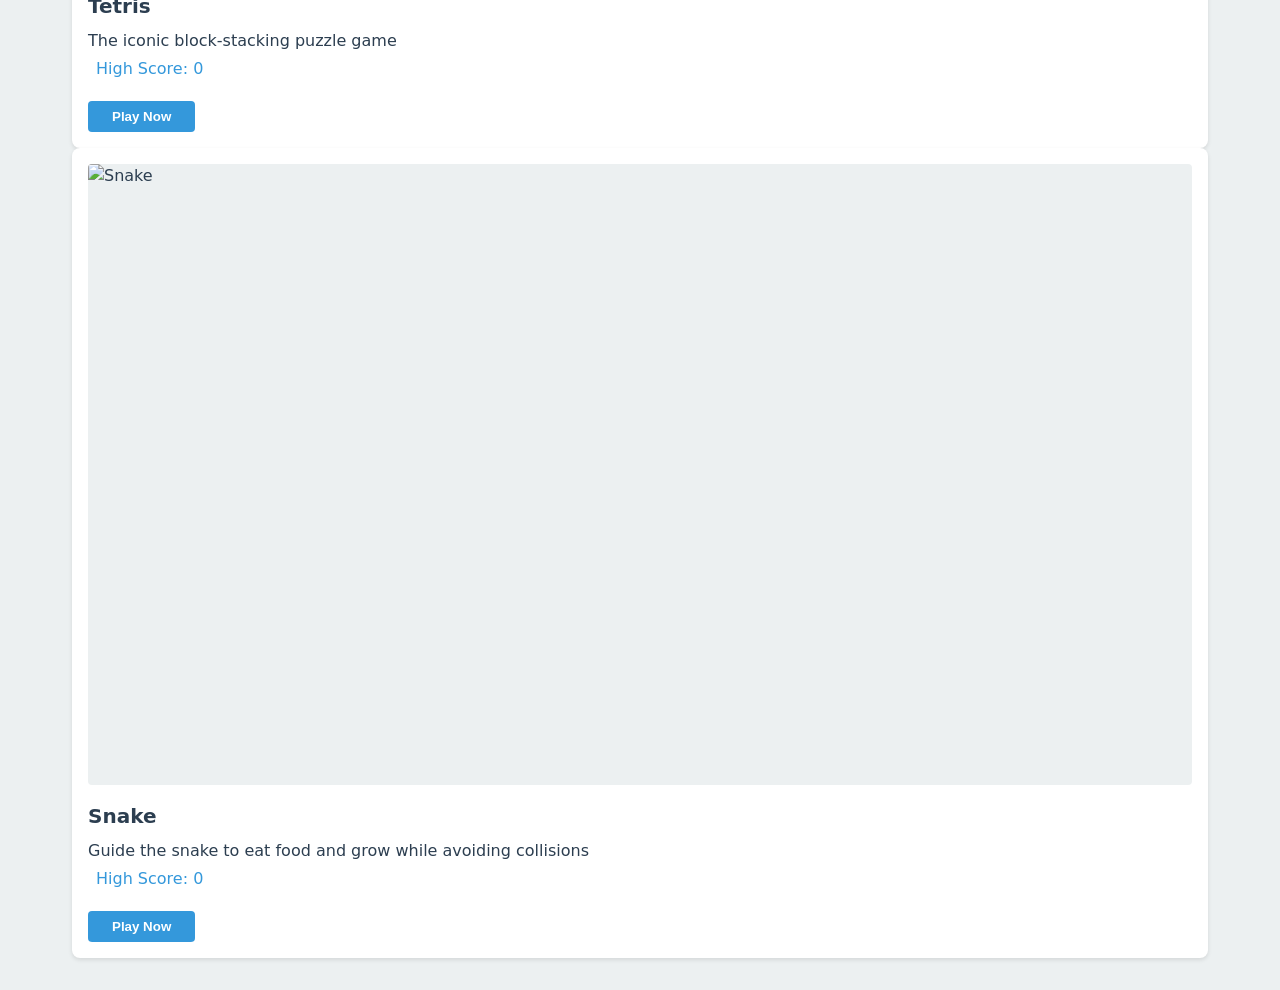
==== commit 2afcf1c8: "Site Loading Issue" ====
--- a/index.html
+++ b/index.html
@@ -4,8 +4,9 @@
     <meta charset="UTF-8">
     <meta name="viewport" content="width=device-width, initial-scale=1.0">
     <title>Arcade Games Collection</title>
-    <link rel="stylesheet" href="/css/main.css">
-    <link rel="stylesheet" href="/css/shared/game-selection.css">
+    <link rel="stylesheet" href="css/main.css">
+    <link rel="stylesheet" href="css/shared/game-selection.css">
+    <link rel="stylesheet" href="css/shared/games.css">
 </head>
 <body>
     <header>
@@ -26,6 +27,6 @@
         </div>
     </main>
 
-    <script type="module" src="/js/main.js"></script>
+    <script type="module" src="js/main.js"></script>
 </body>
 </html>
--- a/css/main.css
+++ b/css/main.css
@@ -66,14 +66,13 @@
   max-width: 100%;
 }
 
-/* Game selection styles overrides */
+/* Game selection styles */
 #gameSelection {
-  opacity: 1;
-  transition: opacity 0.3s ease-in-out;
+  display: block;
 }
 
 #gameSelection.hidden {
-  opacity: 0;
+  display: none !important;
 }
 
 #activeGame {
--- a/css/shared/game-selection.css
+++ b/css/shared/game-selection.css
@@ -80,6 +80,10 @@
     background: var(--color-primary);
 }
 
+.game-nav.hidden {
+    display: none !important;
+}
+
 .back-button {
     color: white;
     background: none;
--- a/css/shared/games.css
+++ b/css/shared/games.css
@@ -0,0 +1,140 @@
+/* Game container styles */
+.game-container {
+    position: relative;
+    display: flex;
+    flex-direction: column;
+    align-items: center;
+    gap: 1rem;
+    padding: 1rem;
+    max-width: 800px;
+    margin: 0 auto;
+}
+
+/* Canvas styles */
+canvas {
+    border: 2px solid #333;
+    background: #fff;
+    max-width: 100%;
+    height: auto;
+}
+
+/* UI Elements */
+.game-ui {
+    width: 100%;
+    display: flex;
+    justify-content: space-between;
+    align-items: center;
+    padding: 0.5rem;
+}
+
+/* Score display */
+.score-display {
+    font-family: monospace;
+    font-size: 1.2rem;
+    display: flex;
+    gap: 2rem;
+    padding: 0.5rem;
+    background: #f0f0f0;
+    border-radius: 4px;
+}
+
+.current-score, .high-score {
+    padding: 0.25rem 0.5rem;
+}
+
+/* Game controls */
+.game-controls {
+    display: flex;
+    gap: 0.5rem;
+    padding: 0.5rem;
+}
+
+.game-button {
+    padding: 0.5rem 1rem;
+    font-size: 1rem;
+    border: none;
+    border-radius: 4px;
+    cursor: pointer;
+    transition: background-color 0.2s, transform 0.1s;
+}
+
+.game-button:hover {
+    transform: translateY(-1px);
+}
+
+.game-button:active {
+    transform: translateY(1px);
+}
+
+.start-button {
+    background-color: #4CAF50;
+    color: white;
+}
+
+.pause-button {
+    background-color: #FFC107;
+    color: black;
+}
+
+.resume-button {
+    background-color: #2196F3;
+    color: white;
+}
+
+.reset-button {
+    background-color: #f44336;
+    color: white;
+}
+
+/* Game overlay */
+.game-overlay {
+    position: absolute;
+    top: 0;
+    left: 0;
+    right: 0;
+    bottom: 0;
+    background: rgba(0, 0, 0, 0.7);
+    display: flex;
+    justify-content: center;
+    align-items: center;
+    z-index: 100;
+}
+
+.overlay-content {
+    background: white;
+    padding: 2rem;
+    border-radius: 8px;
+    text-align: center;
+    max-width: 80%;
+}
+
+.overlay-content h2 {
+    margin: 0 0 1rem 0;
+    font-size: 2rem;
+}
+
+.overlay-content p {
+    margin: 1rem 0;
+    font-size: 1.2rem;
+}
+
+.overlay-buttons {
+    display: flex;
+    gap: 1rem;
+    justify-content: center;
+    margin-top: 1.5rem;
+}
+
+.play-again-button {
+    background-color: #4CAF50;
+    color: white;
+}
+
+/* Game states */
+[data-game-state="paused"] canvas {
+    opacity: 0.7;
+}
+
+[data-game-state="game-over"] canvas {
+    opacity: 0.5;
+}
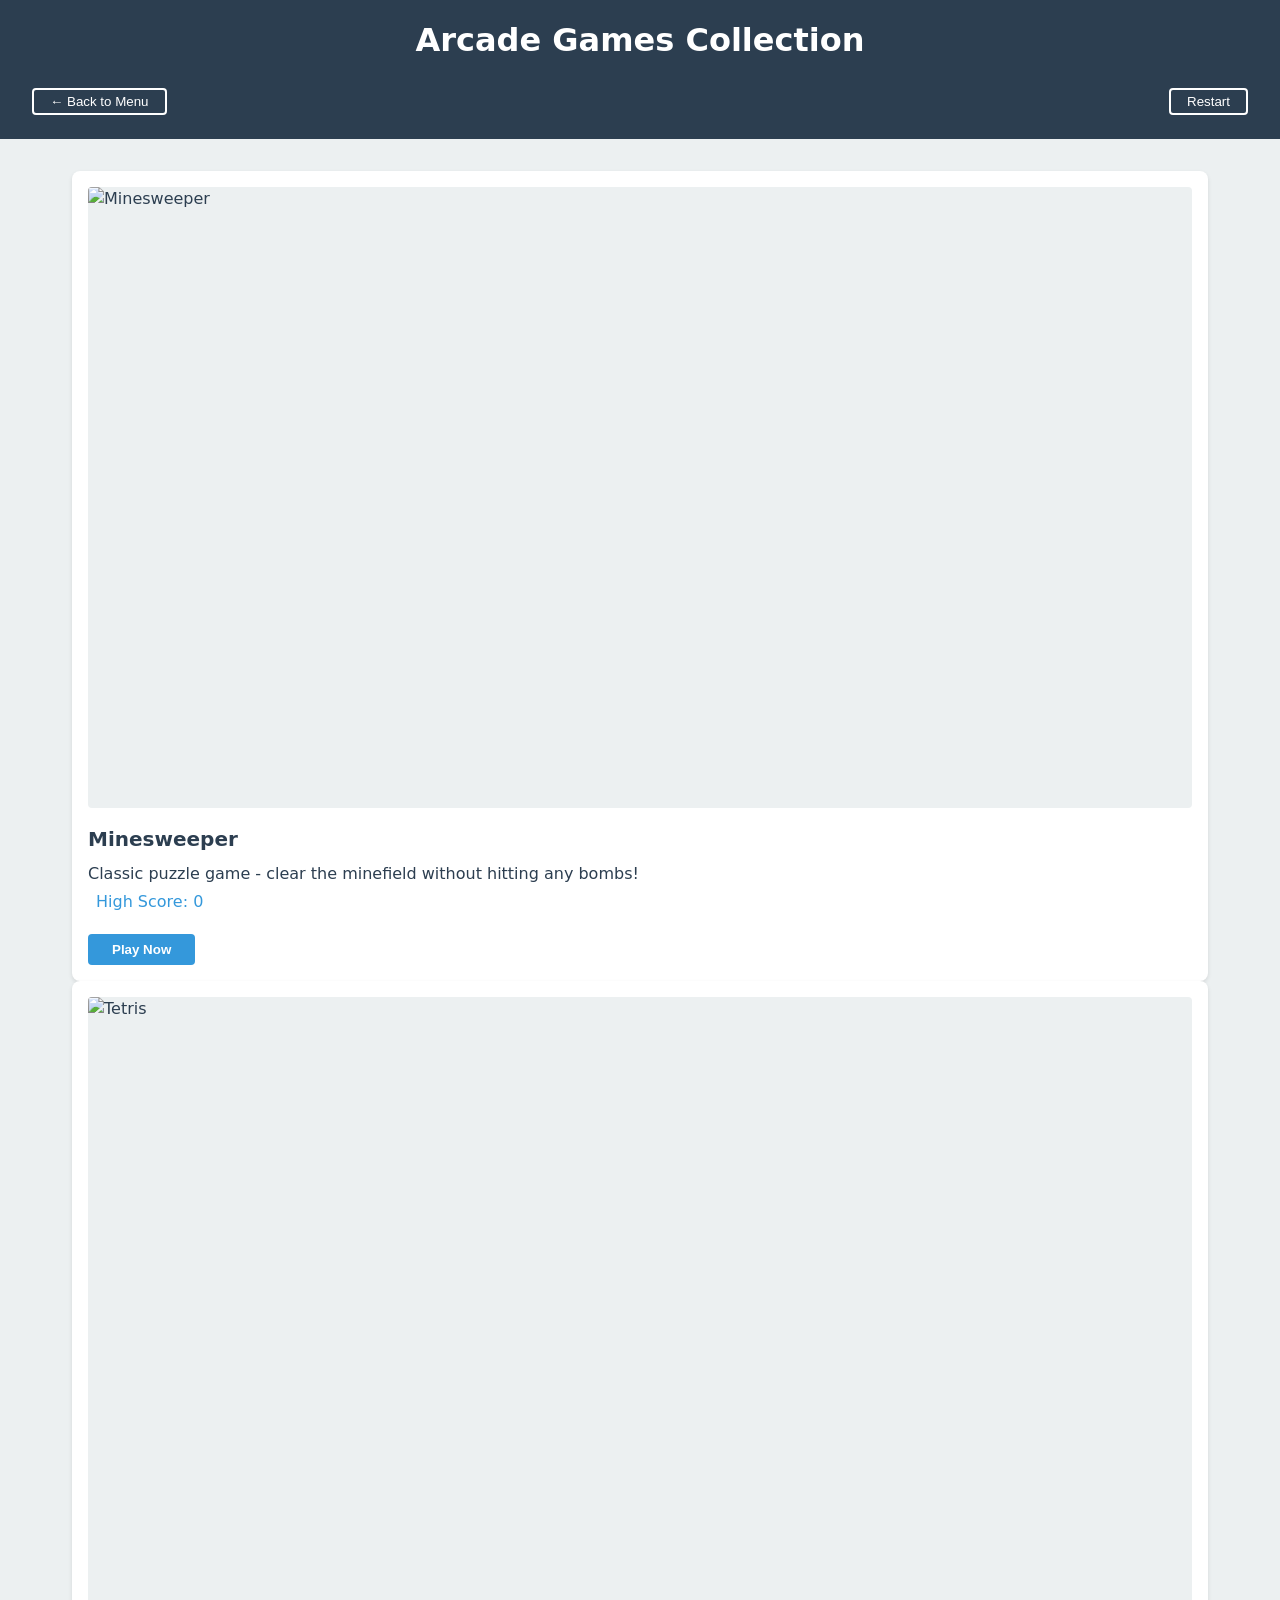
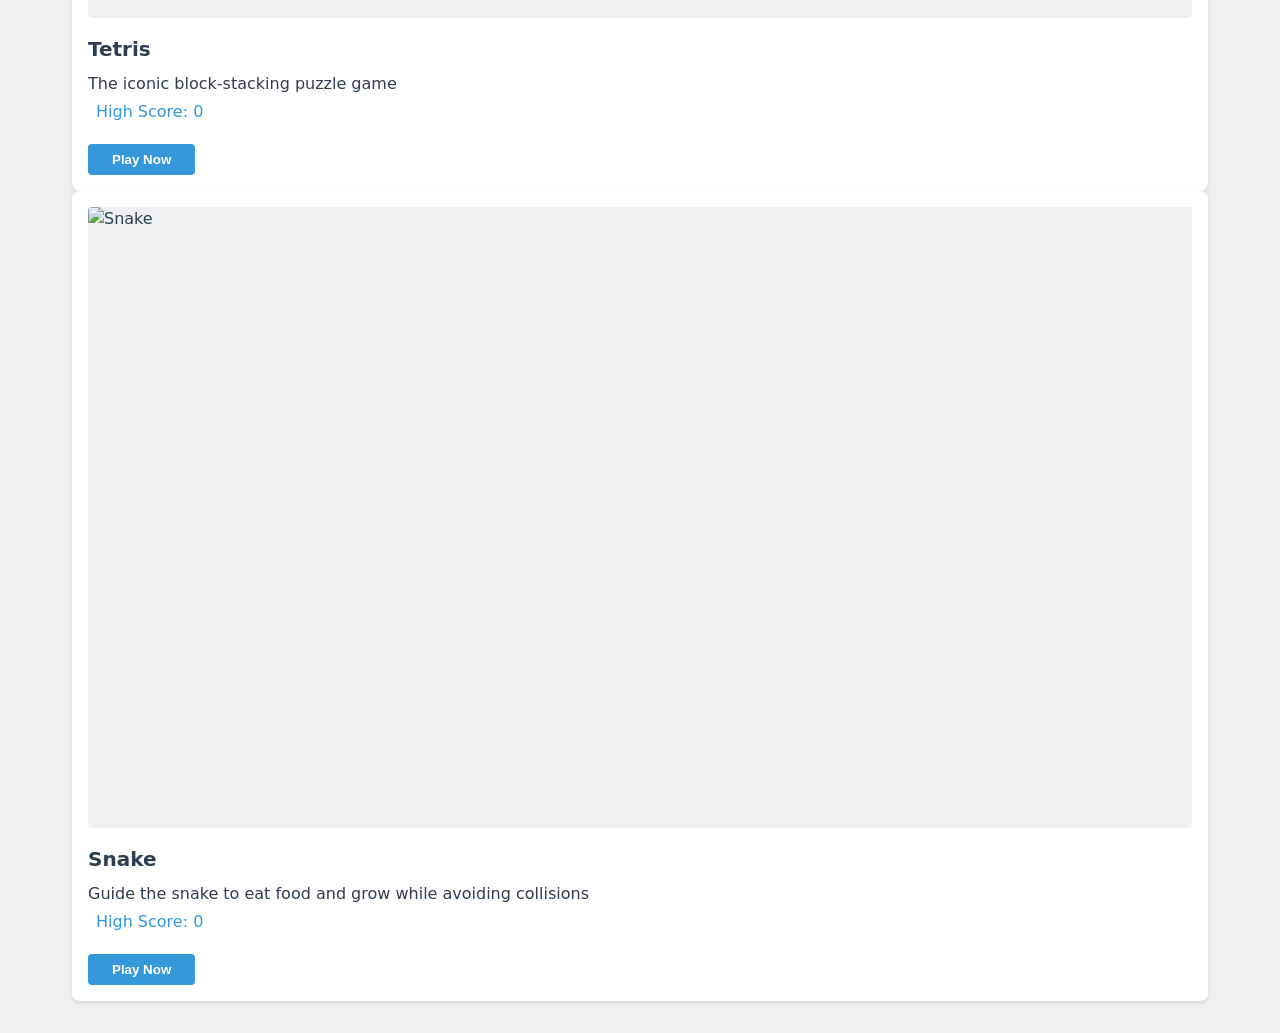
==== commit 2d571235: "Fix game loading issue by adding server instructions" ====
--- a/index.html
+++ b/index.html
@@ -11,7 +11,7 @@
 <body>
     <header>
         <h1>Arcade Games Collection</h1>
-        <nav id="gameNav" class="game-nav hidden">
+        <nav id="gameNav" class="game-nav">
             <button class="back-button" id="backToMenu">← Back to Menu</button>
             <h2 id="currentGameTitle"></h2>
             <button class="back-button" id="restartGame">Restart</button>
@@ -19,7 +19,7 @@
     </header>
 
     <main id="gameContainer" class="game-transition">
-        <div id="gameSelection" class="game-grid">
+        <div id="gameSelection" class="game-grid" style="display: block;">
             <!-- Game cards will be populated by JavaScript -->
         </div>
         <div id="activeGame" class="hidden">
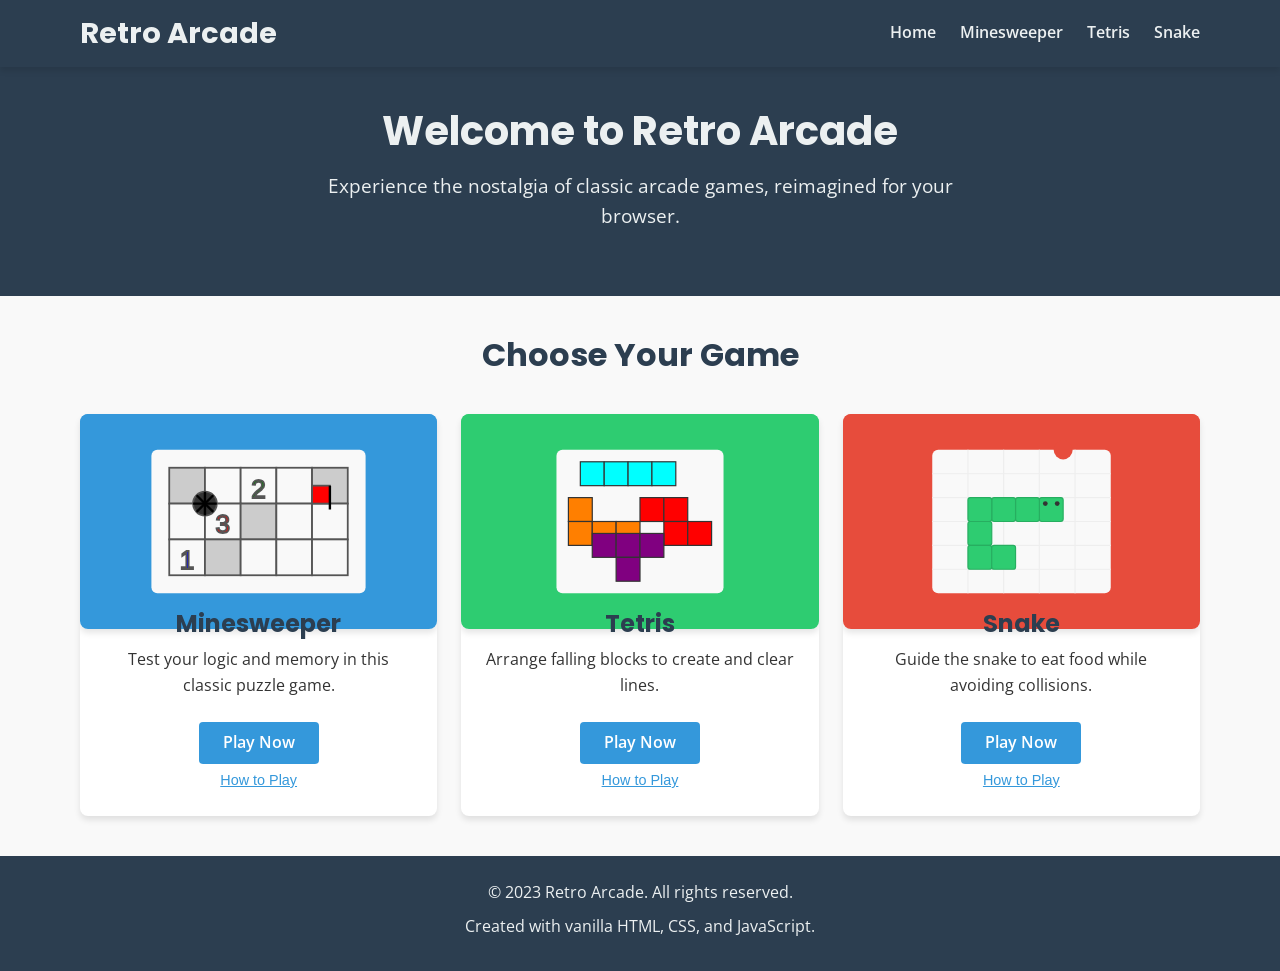
==== commit 66973fa4: "[Task] Integrate all games into a cohesive arcade hub with consistent styling and user experience." ====
--- a/index.html
+++ b/index.html
@@ -3,30 +3,77 @@
 <head>
     <meta charset="UTF-8">
     <meta name="viewport" content="width=device-width, initial-scale=1.0">
-    <title>Arcade Games Collection</title>
-    <link rel="stylesheet" href="css/main.css">
-    <link rel="stylesheet" href="css/shared/game-selection.css">
-    <link rel="stylesheet" href="css/shared/games.css">
+    <title>Retro Arcade</title>
+    <link rel="preconnect" href="https://fonts.googleapis.com">
+    <link rel="preconnect" href="https://fonts.gstatic.com" crossorigin>
+    <link href="https://fonts.googleapis.com/css2?family=Open+Sans:wght@400;600&family=Poppins:wght@600;700&display=swap" rel="stylesheet">
+    <link rel="stylesheet" href="styles/main.css">
+    <link rel="stylesheet" href="styles/games.css">
+    <link rel="icon" href="assets/favicon.svg" type="image/svg+xml">
+    <meta name="description" content="Play classic arcade games like Minesweeper, Tetris, and Snake">
 </head>
 <body>
     <header>
-        <h1>Arcade Games Collection</h1>
-        <nav id="gameNav" class="game-nav">
-            <button class="back-button" id="backToMenu">← Back to Menu</button>
-            <h2 id="currentGameTitle"></h2>
-            <button class="back-button" id="restartGame">Restart</button>
-        </nav>
+        <div class="container">
+            <h1 class="logo">Retro Arcade</h1>
+            <nav>
+                <ul class="main-nav">
+                    <li><a href="javascript:void(0)" class="active">Home</a></li>
+                    <li><a href="javascript:void(0)" onclick="navigateWithTransition('minesweeper.html')">Minesweeper</a></li>
+                    <li><a href="javascript:void(0)" onclick="navigateWithTransition('tetris.html')">Tetris</a></li>
+                    <li><a href="javascript:void(0)" onclick="navigateWithTransition('snake.html')">Snake</a></li>
+                </ul>
+            </nav>
+        </div>
     </header>
 
-    <main id="gameContainer" class="game-transition">
-        <div id="gameSelection" class="game-grid" style="display: block;">
-            <!-- Game cards will be populated by JavaScript -->
-        </div>
-        <div id="activeGame" class="hidden">
-            <!-- Active game will be loaded here -->
-        </div>
+    <main>
+        <section class="hero">
+            <div class="container">
+                <h2>Welcome to Retro Arcade</h2>
+                <p>Experience the nostalgia of classic arcade games, reimagined for your browser.</p>
+            </div>
+        </section>
+
+        <section class="games-grid">
+            <div class="container">
+                <h2>Choose Your Game</h2>
+                <div class="game-cards">
+                    <div class="game-card">
+                        <div class="game-image" id="minesweeper-img"></div>
+                        <h3>Minesweeper</h3>
+                        <p>Test your logic and memory in this classic puzzle game.</p>
+                        <a href="javascript:void(0)" onclick="navigateWithTransition('minesweeper.html')" class="button">Play Now</a>
+                        <button class="help-link" onclick="showGameInstructions('minesweeper')">How to Play</button>
+                    </div>
+                    <div class="game-card">
+                        <div class="game-image" id="tetris-img"></div>
+                        <h3>Tetris</h3>
+                        <p>Arrange falling blocks to create and clear lines.</p>
+                        <a href="javascript:void(0)" onclick="navigateWithTransition('tetris.html')" class="button">Play Now</a>
+                        <button class="help-link" onclick="showGameInstructions('tetris')">How to Play</button>
+                    </div>
+                    <div class="game-card">
+                        <div class="game-image" id="snake-img"></div>
+                        <h3>Snake</h3>
+                        <p>Guide the snake to eat food while avoiding collisions.</p>
+                        <a href="javascript:void(0)" onclick="navigateWithTransition('snake.html')" class="button">Play Now</a>
+                        <button class="help-link" onclick="showGameInstructions('snake')">How to Play</button>
+                    </div>
+                </div>
+            </div>
+        </section>
     </main>
 
-    <script type="module" src="js/main.js"></script>
+    <footer>
+        <div class="container">
+            <p>&copy; 2023 Retro Arcade. All rights reserved.</p>
+            <p>Created with vanilla HTML, CSS, and JavaScript.</p>
+        </div>
+    </footer>
+
+    <script src="scripts/main.js"></script>
+    <!-- Test script - remove in production -->
+    <script src="scripts/test.js"></script>
 </body>
 </html>
--- a/styles/main.css
+++ b/styles/main.css
@@ -0,0 +1,322 @@
+/* Global Variables */
+:root {
+  /* Color Palette */
+  --primary-color: #3498db;
+  --secondary-color: #2ecc71;
+  --accent-color: #e74c3c;
+  --dark-color: #2c3e50;
+  --light-color: #ecf0f1;
+  --background-color: #f9f9f9;
+  --text-color: #333333;
+  
+  /* Typography */
+  --heading-font: 'Poppins', sans-serif;
+  --body-font: 'Open Sans', sans-serif;
+  
+  /* Spacing */
+  --spacing-xs: 0.25rem;
+  --spacing-sm: 0.5rem;
+  --spacing-md: 1rem;
+  --spacing-lg: 1.5rem;
+  --spacing-xl: 2.5rem;
+  
+  /* Border Radius */
+  --border-radius-sm: 4px;
+  --border-radius-md: 8px;
+  --border-radius-lg: 12px;
+  
+  /* Shadows */
+  --shadow-sm: 0 1px 3px rgba(0, 0, 0, 0.12);
+  --shadow-md: 0 4px 6px rgba(0, 0, 0, 0.1);
+  --shadow-lg: 0 10px 15px rgba(0, 0, 0, 0.1);
+}
+
+/* CSS Reset & Base Styles */
+* {
+  margin: 0;
+  padding: 0;
+  box-sizing: border-box;
+}
+
+html {
+  font-size: 16px;
+  scroll-behavior: smooth;
+}
+
+body {
+  font-family: var(--body-font);
+  line-height: 1.6;
+  color: var(--text-color);
+  background-color: var(--background-color);
+}
+
+img {
+  max-width: 100%;
+  height: auto;
+}
+
+a {
+  color: var(--primary-color);
+  text-decoration: none;
+  transition: color 0.3s ease;
+}
+
+a:hover {
+  color: var(--dark-color);
+}
+
+/* Typography */
+h1, h2, h3, h4, h5, h6 {
+  font-family: var(--heading-font);
+  font-weight: 700;
+  line-height: 1.2;
+  margin-bottom: var(--spacing-md);
+  color: var(--dark-color);
+}
+
+h1 {
+  font-size: 2.5rem;
+}
+
+h2 {
+  font-size: 2rem;
+}
+
+h3 {
+  font-size: 1.5rem;
+}
+
+p {
+  margin-bottom: var(--spacing-md);
+}
+
+/* Layout */
+.container {
+  width: 90%;
+  max-width: 1200px;
+  margin: 0 auto;
+  padding: 0 var(--spacing-md);
+}
+
+section {
+  padding: var(--spacing-xl) 0;
+}
+
+/* Header & Navigation */
+header {
+  background-color: var(--dark-color);
+  color: var(--light-color);
+  padding: var(--spacing-md) 0;
+  position: sticky;
+  top: 0;
+  z-index: 1000;
+  box-shadow: var(--shadow-md);
+}
+
+header .container {
+  display: flex;
+  justify-content: space-between;
+  align-items: center;
+  flex-wrap: wrap;
+}
+
+.logo {
+  font-size: 1.8rem;
+  margin-bottom: 0;
+  color: var(--light-color);
+}
+
+.main-nav {
+  display: flex;
+  list-style: none;
+}
+
+.main-nav li {
+  margin-left: var(--spacing-lg);
+}
+
+.main-nav a {
+  color: var(--light-color);
+  font-weight: 600;
+  position: relative;
+}
+
+.main-nav a:hover {
+  color: var(--primary-color);
+}
+
+.main-nav a.active {
+  color: var(--primary-color);
+}
+
+.main-nav a.active::after {
+  content: '';
+  position: absolute;
+  bottom: -5px;
+  left: 0;
+  width: 100%;
+  height: 3px;
+  background-color: var(--primary-color);
+  border-radius: var(--border-radius-sm);
+}
+
+/* Hero Section */
+.hero {
+  background-color: var(--dark-color);
+  color: var(--light-color);
+  text-align: center;
+  padding: var(--spacing-xl) 0;
+}
+
+.hero h2 {
+  font-size: 2.5rem;
+  color: var(--light-color);
+  margin-bottom: var(--spacing-md);
+}
+
+.hero p {
+  font-size: 1.2rem;
+  max-width: 700px;
+  margin: 0 auto var(--spacing-lg);
+}
+
+/* Games Grid */
+.games-grid {
+  padding: var(--spacing-xl) 0;
+}
+
+.games-grid h2 {
+  text-align: center;
+  margin-bottom: var(--spacing-xl);
+}
+
+.game-cards {
+  display: grid;
+  grid-template-columns: repeat(auto-fit, minmax(300px, 1fr));
+  gap: var(--spacing-xl);
+}
+
+.game-card {
+  background-color: white;
+  border-radius: var(--border-radius-md);
+  overflow: hidden;
+  box-shadow: var(--shadow-md);
+  transition: transform 0.3s ease, box-shadow 0.3s ease;
+  text-align: center;
+  padding-bottom: var(--spacing-lg);
+}
+
+.game-card:hover {
+  transform: translateY(-5px);
+  box-shadow: var(--shadow-lg);
+}
+
+.game-image {
+  height: 180px;
+  background-color: var(--primary-color);
+  margin-bottom: var(--spacing-md);
+}
+
+#minesweeper-img {
+  background-color: var(--primary-color);
+}
+
+#tetris-img {
+  background-color: var(--secondary-color);
+}
+
+#snake-img {
+  background-color: var(--accent-color);
+}
+
+.game-card h3 {
+  margin-bottom: var(--spacing-sm);
+}
+
+.game-card p {
+  padding: 0 var(--spacing-lg);
+  margin-bottom: var(--spacing-lg);
+}
+
+/* Buttons */
+.button {
+  display: inline-block;
+  background-color: var(--primary-color);
+  color: white;
+  padding: var(--spacing-sm) var(--spacing-lg);
+  border-radius: var(--border-radius-sm);
+  font-weight: 600;
+  transition: background-color 0.3s ease;
+}
+
+.button:hover {
+  background-color: var(--dark-color);
+  color: white;
+}
+
+/* Footer */
+footer {
+  background-color: var(--dark-color);
+  color: var(--light-color);
+  padding: var(--spacing-lg) 0;
+  text-align: center;
+}
+
+footer p {
+  margin-bottom: var(--spacing-sm);
+}
+
+/* Responsive Design */
+@media (max-width: 768px) {
+  header .container {
+    flex-direction: column;
+    text-align: center;
+  }
+  
+  .logo {
+    margin-bottom: var(--spacing-md);
+  }
+  
+  .main-nav {
+    margin-top: var(--spacing-sm);
+    justify-content: center;
+  }
+  
+  .main-nav li {
+    margin: 0 var(--spacing-sm);
+  }
+  
+  h1 {
+    font-size: 2rem;
+  }
+  
+  h2 {
+    font-size: 1.75rem;
+  }
+  
+  .hero h2 {
+    font-size: 2rem;
+  }
+  
+  .hero p {
+    font-size: 1rem;
+  }
+}
+
+@media (max-width: 480px) {
+  html {
+    font-size: 14px;
+  }
+  
+  .main-nav {
+    flex-wrap: wrap;
+  }
+  
+  .main-nav li {
+    margin: var(--spacing-xs) var(--spacing-sm);
+  }
+  
+  .game-cards {
+    grid-template-columns: 1fr;
+  }
+}
--- a/styles/games.css
+++ b/styles/games.css
@@ -0,0 +1,340 @@
+/* Game-specific CSS */
+
+/* Common Game Container Styles */
+.game-container {
+  width: 100%;
+  max-width: 800px;
+  margin: 0 auto;
+  padding: var(--spacing-lg);
+  background-color: white;
+  border-radius: var(--border-radius-md);
+  box-shadow: var(--shadow-md);
+}
+
+/* Game Header Styles */
+.game-header {
+  display: flex;
+  justify-content: space-between;
+  align-items: center;
+  margin-bottom: var(--spacing-lg);
+  flex-wrap: wrap;
+}
+
+.game-title {
+  margin-bottom: var(--spacing-sm);
+}
+
+.game-controls {
+  display: flex;
+  gap: var(--spacing-sm);
+}
+
+/* Game Thumbnail Styles */
+.game-thumbnail {
+  width: 100%;
+  height: auto;
+  border-radius: var(--border-radius-md);
+  box-shadow: var(--shadow-md);
+  transition: transform 0.3s ease, box-shadow 0.3s ease;
+  object-fit: cover;
+}
+
+.game-thumbnail:hover {
+  transform: translateY(-5px);
+  box-shadow: var(--shadow-lg);
+}
+
+/* Help Link Styles */
+.help-link {
+  background: none;
+  border: none;
+  color: var(--primary-color);
+  font-size: 0.9rem;
+  padding: var(--spacing-xs) 0;
+  margin-top: var(--spacing-xs);
+  cursor: pointer;
+  text-decoration: underline;
+  transition: color 0.3s;
+  display: block;
+  width: 100%;
+  text-align: center;
+}
+
+.help-link:hover {
+  color: var(--dark-color);
+}
+
+/* Game Info Section */
+.game-info {
+  display: flex;
+  justify-content: space-between;
+  margin-bottom: var(--spacing-lg);
+  background-color: var(--light-color);
+  padding: var(--spacing-md);
+  border-radius: var(--border-radius-sm);
+}
+
+.game-score, .game-timer, .game-level {
+  text-align: center;
+}
+
+.info-label {
+  font-size: 0.9rem;
+  font-weight: 600;
+  margin-bottom: var(--spacing-xs);
+  color: var(--dark-color);
+}
+
+.info-value {
+  font-size: 1.5rem;
+  font-weight: 700;
+  color: var(--primary-color);
+}
+
+/* Game Canvas/Board Styles */
+.game-board {
+  width: 100%;
+  aspect-ratio: 1 / 1;
+  background-color: var(--light-color);
+  border: 2px solid var(--dark-color);
+  border-radius: var(--border-radius-sm);
+  overflow: hidden;
+  margin-bottom: var(--spacing-lg);
+}
+
+/* Game Controls Button Styles */
+.game-btn {
+  padding: var(--spacing-sm) var(--spacing-md);
+  border: none;
+  border-radius: var(--border-radius-sm);
+  background-color: var(--primary-color);
+  color: white;
+  font-weight: 600;
+  cursor: pointer;
+  transition: background-color 0.3s;
+}
+
+.game-btn:hover {
+  background-color: var(--dark-color);
+}
+
+.game-btn.reset {
+  background-color: var(--accent-color);
+}
+
+.game-btn.help {
+  background-color: var(--secondary-color);
+}
+
+/* Game Instructions */
+.game-instructions {
+  margin-top: var(--spacing-xl);
+  padding: var(--spacing-lg);
+  background-color: var(--light-color);
+  border-radius: var(--border-radius-md);
+}
+
+.game-instructions h3 {
+  margin-bottom: var(--spacing-md);
+  color: var(--dark-color);
+}
+
+.game-instructions ul {
+  padding-left: var(--spacing-xl);
+  margin-bottom: var(--spacing-md);
+}
+
+.game-instructions li {
+  margin-bottom: var(--spacing-sm);
+}
+
+/* Game Messages (Win/Lose) */
+.game-message {
+  position: fixed;
+  top: 50%;
+  left: 50%;
+  transform: translate(-50%, -50%);
+  background-color: rgba(255, 255, 255, 0.95);
+  padding: var(--spacing-xl);
+  border-radius: var(--border-radius-md);
+  box-shadow: var(--shadow-lg);
+  text-align: center;
+  z-index: 1000;
+  display: none;
+}
+
+.game-message.active {
+  display: block;
+}
+
+.message-title {
+  font-size: 2rem;
+  margin-bottom: var(--spacing-md);
+}
+
+.message-text {
+  margin-bottom: var(--spacing-lg);
+}
+
+.message-btn {
+  padding: var(--spacing-sm) var(--spacing-lg);
+  background-color: var(--primary-color);
+  color: white;
+  border: none;
+  border-radius: var(--border-radius-sm);
+  font-weight: 600;
+  cursor: pointer;
+}
+
+/* Minesweeper Game Styles */
+.minesweeper-grid {
+  display: grid;
+  width: 100%;
+  aspect-ratio: 1 / 1;
+  border: 2px solid var(--dark-color);
+  background-color: var(--dark-color);
+  gap: 1px;
+  --cell-size: 30px;
+}
+
+.minesweeper-cell {
+  background-color: #c0c0c0;
+  border: 2px solid;
+  border-color: #f5f5f5 #7b7b7b #7b7b7b #f5f5f5;
+  display: flex;
+  justify-content: center;
+  align-items: center;
+  font-weight: bold;
+  font-size: calc(var(--cell-size) * 0.6);
+  cursor: pointer;
+  user-select: none;
+}
+
+.minesweeper-cell.revealed {
+  background-color: #e0e0e0;
+  border-color: #7b7b7b;
+  border-width: 1px;
+  border-style: solid;
+}
+
+.minesweeper-cell.flagged {
+  font-size: calc(var(--cell-size) * 0.7);
+}
+
+.minesweeper-cell.mine {
+  background-color: #ff6b6b;
+}
+
+/* Numbers with different colors */
+.minesweeper-cell.number-1 { color: #0000ff; }
+.minesweeper-cell.number-2 { color: #008000; }
+.minesweeper-cell.number-3 { color: #ff0000; }
+.minesweeper-cell.number-4 { color: #000080; }
+.minesweeper-cell.number-5 { color: #800000; }
+.minesweeper-cell.number-6 { color: #008080; }
+.minesweeper-cell.number-7 { color: #000000; }
+.minesweeper-cell.number-8 { color: #808080; }
+
+.tetris-block {
+  border: 1px solid rgba(0, 0, 0, 0.1);
+}
+
+.snake-segment {
+  background-color: var(--secondary-color);
+  border-radius: 3px;
+}
+
+.snake-food {
+  background-color: var(--accent-color);
+  border-radius: 50%;
+}
+
+/* Responsive Game Styles */
+@media (max-width: 768px) {
+  .game-header {
+    flex-direction: column;
+    align-items: flex-start;
+  }
+  
+  .game-controls {
+    margin-top: var(--spacing-sm);
+  }
+  
+  .game-info {
+    flex-direction: column;
+    gap: var(--spacing-sm);
+  }
+}
+
+/* Page Transitions */
+main {
+  transition: opacity 0.3s ease;
+}
+
+main.fade-out {
+  opacity: 0;
+}
+
+/* Instruction Highlighting */
+.game-instructions.highlight {
+  animation: pulse 1.5s;
+}
+
+@keyframes pulse {
+  0% { background-color: var(--light-color); }
+  50% { background-color: rgba(52, 152, 219, 0.2); }
+  100% { background-color: var(--light-color); }
+}
+
+/* Game Modals */
+.modal {
+  display: none;
+  position: fixed;
+  top: 0;
+  left: 0;
+  width: 100%;
+  height: 100%;
+  background-color: rgba(0, 0, 0, 0.5);
+  z-index: 1000;
+  justify-content: center;
+  align-items: center;
+}
+
+.modal-content {
+  background-color: white;
+  width: 90%;
+  max-width: 500px;
+  padding: var(--spacing-lg);
+  border-radius: var(--border-radius-md);
+  box-shadow: var(--shadow-lg);
+  position: relative;
+}
+
+.close-modal {
+  position: absolute;
+  top: var(--spacing-md);
+  right: var(--spacing-md);
+  font-size: 1.5rem;
+  cursor: pointer;
+  color: var(--dark-color);
+}
+
+.modal-body {
+  margin-bottom: var(--spacing-lg);
+}
+
+.modal-footer {
+  text-align: right;
+}
+
+/* Responsive design for game cards */
+@media (min-width: 768px) {
+  .game-cards {
+    display: flex;
+    gap: var(--spacing-lg);
+  }
+  
+  .game-card {
+    flex: 1;
+  }
+}
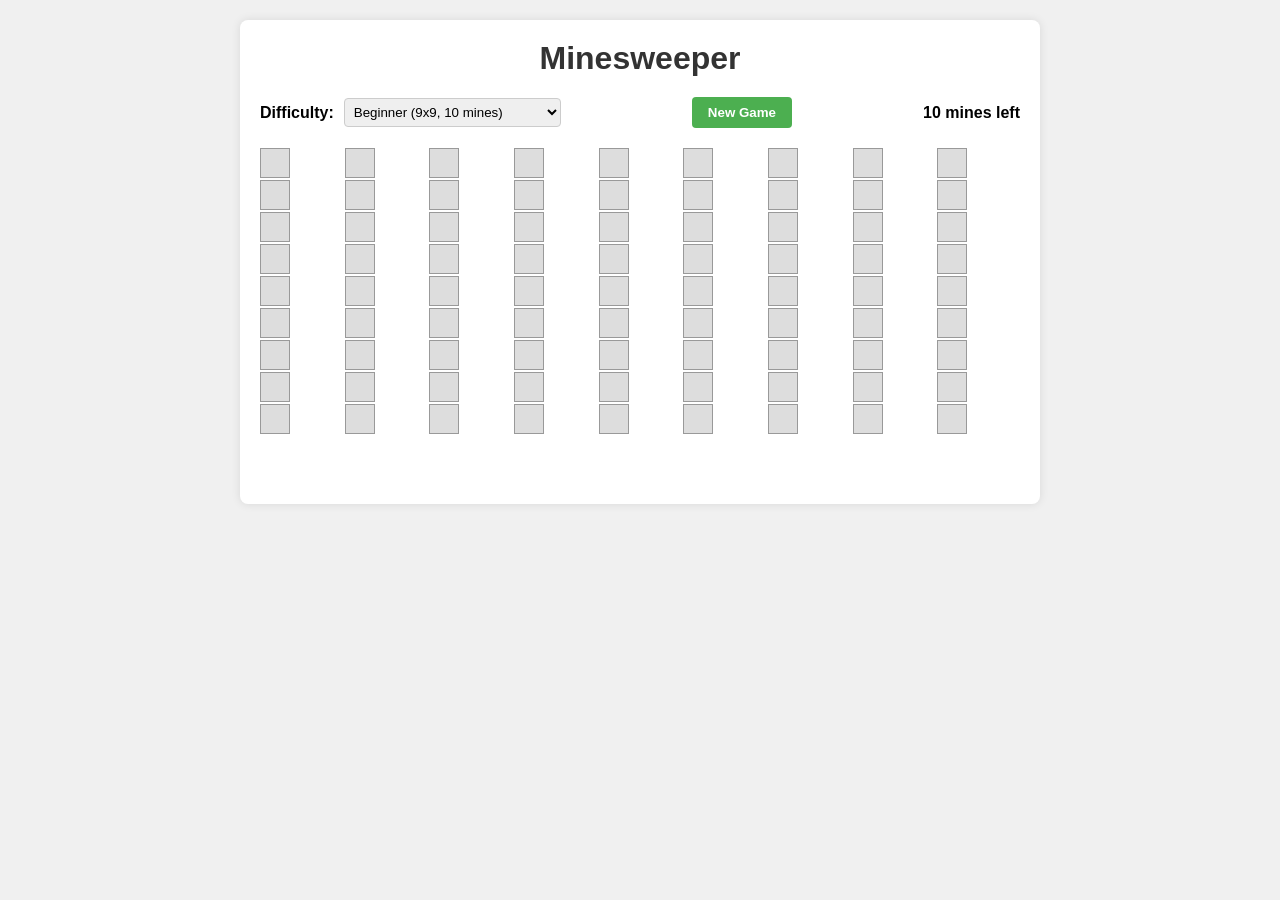
==== commit 19328673: "Add Minesweeper game implementation" ====
--- a/index.html
+++ b/index.html
@@ -3,77 +3,29 @@
 <head>
     <meta charset="UTF-8">
     <meta name="viewport" content="width=device-width, initial-scale=1.0">
-    <title>Retro Arcade</title>
-    <link rel="preconnect" href="https://fonts.googleapis.com">
-    <link rel="preconnect" href="https://fonts.gstatic.com" crossorigin>
-    <link href="https://fonts.googleapis.com/css2?family=Open+Sans:wght@400;600&family=Poppins:wght@600;700&display=swap" rel="stylesheet">
-    <link rel="stylesheet" href="styles/main.css">
-    <link rel="stylesheet" href="styles/games.css">
-    <link rel="icon" href="assets/favicon.svg" type="image/svg+xml">
-    <meta name="description" content="Play classic arcade games like Minesweeper, Tetris, and Snake">
+    <title>Minesweeper</title>
+    <link rel="stylesheet" href="styles.css">
 </head>
 <body>
-    <header>
-        <div class="container">
-            <h1 class="logo">Retro Arcade</h1>
-            <nav>
-                <ul class="main-nav">
-                    <li><a href="javascript:void(0)" class="active">Home</a></li>
-                    <li><a href="javascript:void(0)" onclick="navigateWithTransition('minesweeper.html')">Minesweeper</a></li>
-                    <li><a href="javascript:void(0)" onclick="navigateWithTransition('tetris.html')">Tetris</a></li>
-                    <li><a href="javascript:void(0)" onclick="navigateWithTransition('snake.html')">Snake</a></li>
-                </ul>
-            </nav>
+    <div class="container">
+        <h1>Minesweeper</h1>
+        <div class="game-controls">
+            <div class="difficulty">
+                <label for="difficulty">Difficulty: </label>
+                <select id="difficulty">
+                    <option value="beginner">Beginner (9x9, 10 mines)</option>
+                    <option value="intermediate">Intermediate (16x16, 40 mines)</option>
+                    <option value="expert">Expert (16x30, 99 mines)</option>
+                </select>
+            </div>
+            <button id="new-game-btn">New Game</button>
+            <div class="game-info">
+                <span id="mines-count">10</span> mines left
+            </div>
         </div>
-    </header>
-
-    <main>
-        <section class="hero">
-            <div class="container">
-                <h2>Welcome to Retro Arcade</h2>
-                <p>Experience the nostalgia of classic arcade games, reimagined for your browser.</p>
-            </div>
-        </section>
-
-        <section class="games-grid">
-            <div class="container">
-                <h2>Choose Your Game</h2>
-                <div class="game-cards">
-                    <div class="game-card">
-                        <div class="game-image" id="minesweeper-img"></div>
-                        <h3>Minesweeper</h3>
-                        <p>Test your logic and memory in this classic puzzle game.</p>
-                        <a href="javascript:void(0)" onclick="navigateWithTransition('minesweeper.html')" class="button">Play Now</a>
-                        <button class="help-link" onclick="showGameInstructions('minesweeper')">How to Play</button>
-                    </div>
-                    <div class="game-card">
-                        <div class="game-image" id="tetris-img"></div>
-                        <h3>Tetris</h3>
-                        <p>Arrange falling blocks to create and clear lines.</p>
-                        <a href="javascript:void(0)" onclick="navigateWithTransition('tetris.html')" class="button">Play Now</a>
-                        <button class="help-link" onclick="showGameInstructions('tetris')">How to Play</button>
-                    </div>
-                    <div class="game-card">
-                        <div class="game-image" id="snake-img"></div>
-                        <h3>Snake</h3>
-                        <p>Guide the snake to eat food while avoiding collisions.</p>
-                        <a href="javascript:void(0)" onclick="navigateWithTransition('snake.html')" class="button">Play Now</a>
-                        <button class="help-link" onclick="showGameInstructions('snake')">How to Play</button>
-                    </div>
-                </div>
-            </div>
-        </section>
-    </main>
-
-    <footer>
-        <div class="container">
-            <p>&copy; 2023 Retro Arcade. All rights reserved.</p>
-            <p>Created with vanilla HTML, CSS, and JavaScript.</p>
-        </div>
-    </footer>
-
-    <script src="scripts/main.js"></script>
-    <!-- Test script - remove in production -->
-    <script src="scripts/test.js"></script>
+        <div id="game-board" class="game-board"></div>
+        <div id="game-message" class="game-message"></div>
+    </div>
+    <script src="minesweeper.js"></script>
 </body>
 </html>
--- a/styles.css
+++ b/styles.css
@@ -0,0 +1,150 @@
+* {
+    margin: 0;
+    padding: 0;
+    box-sizing: border-box;
+}
+
+body {
+    font-family: Arial, sans-serif;
+    background-color: #f0f0f0;
+    padding: 20px;
+}
+
+.container {
+    max-width: 800px;
+    margin: 0 auto;
+    background-color: white;
+    padding: 20px;
+    border-radius: 8px;
+    box-shadow: 0 0 10px rgba(0, 0, 0, 0.1);
+}
+
+h1 {
+    text-align: center;
+    margin-bottom: 20px;
+    color: #333;
+}
+
+.game-controls {
+    display: flex;
+    justify-content: space-between;
+    align-items: center;
+    margin-bottom: 20px;
+}
+
+.difficulty {
+    display: flex;
+    align-items: center;
+}
+
+.difficulty label {
+    margin-right: 10px;
+    font-weight: bold;
+}
+
+.difficulty select {
+    padding: 5px;
+    border-radius: 4px;
+    border: 1px solid #ccc;
+}
+
+button {
+    padding: 8px 16px;
+    background-color: #4caf50;
+    color: white;
+    border: none;
+    border-radius: 4px;
+    cursor: pointer;
+    font-weight: bold;
+}
+
+button:hover {
+    background-color: #45a049;
+}
+
+.game-info {
+    font-weight: bold;
+}
+
+.game-board {
+    display: grid;
+    grid-template-columns: repeat(9, 1fr);
+    gap: 2px;
+    margin-bottom: 20px;
+}
+
+.cell {
+    width: 30px;
+    height: 30px;
+    background-color: #ddd;
+    border: 1px solid #999;
+    display: flex;
+    align-items: center;
+    justify-content: center;
+    font-weight: bold;
+    cursor: pointer;
+    user-select: none;
+}
+
+.cell.revealed {
+    background-color: #bbb;
+}
+
+.cell.mine {
+    background-color: #f44336;
+    color: white;
+}
+
+.cell.flagged {
+    background-color: #2196f3;
+    color: white;
+}
+
+.game-message {
+    text-align: center;
+    font-size: 18px;
+    font-weight: bold;
+    margin-top: 20px;
+    min-height: 30px;
+}
+
+/* Numbers colors */
+.cell[data-value="1"] {
+    color: blue;
+}
+.cell[data-value="2"] {
+    color: green;
+}
+.cell[data-value="3"] {
+    color: red;
+}
+.cell[data-value="4"] {
+    color: darkblue;
+}
+.cell[data-value="5"] {
+    color: darkred;
+}
+.cell[data-value="6"] {
+    color: teal;
+}
+.cell[data-value="7"] {
+    color: black;
+}
+.cell[data-value="8"] {
+    color: gray;
+}
+
+/* Make the game responsive */
+@media (max-width: 600px) {
+    .game-controls {
+        flex-direction: column;
+        gap: 10px;
+        align-items: flex-start;
+    }
+    
+    .cell {
+        width: 25px;
+        height: 25px;
+        font-size: 14px;
+    }
+}
